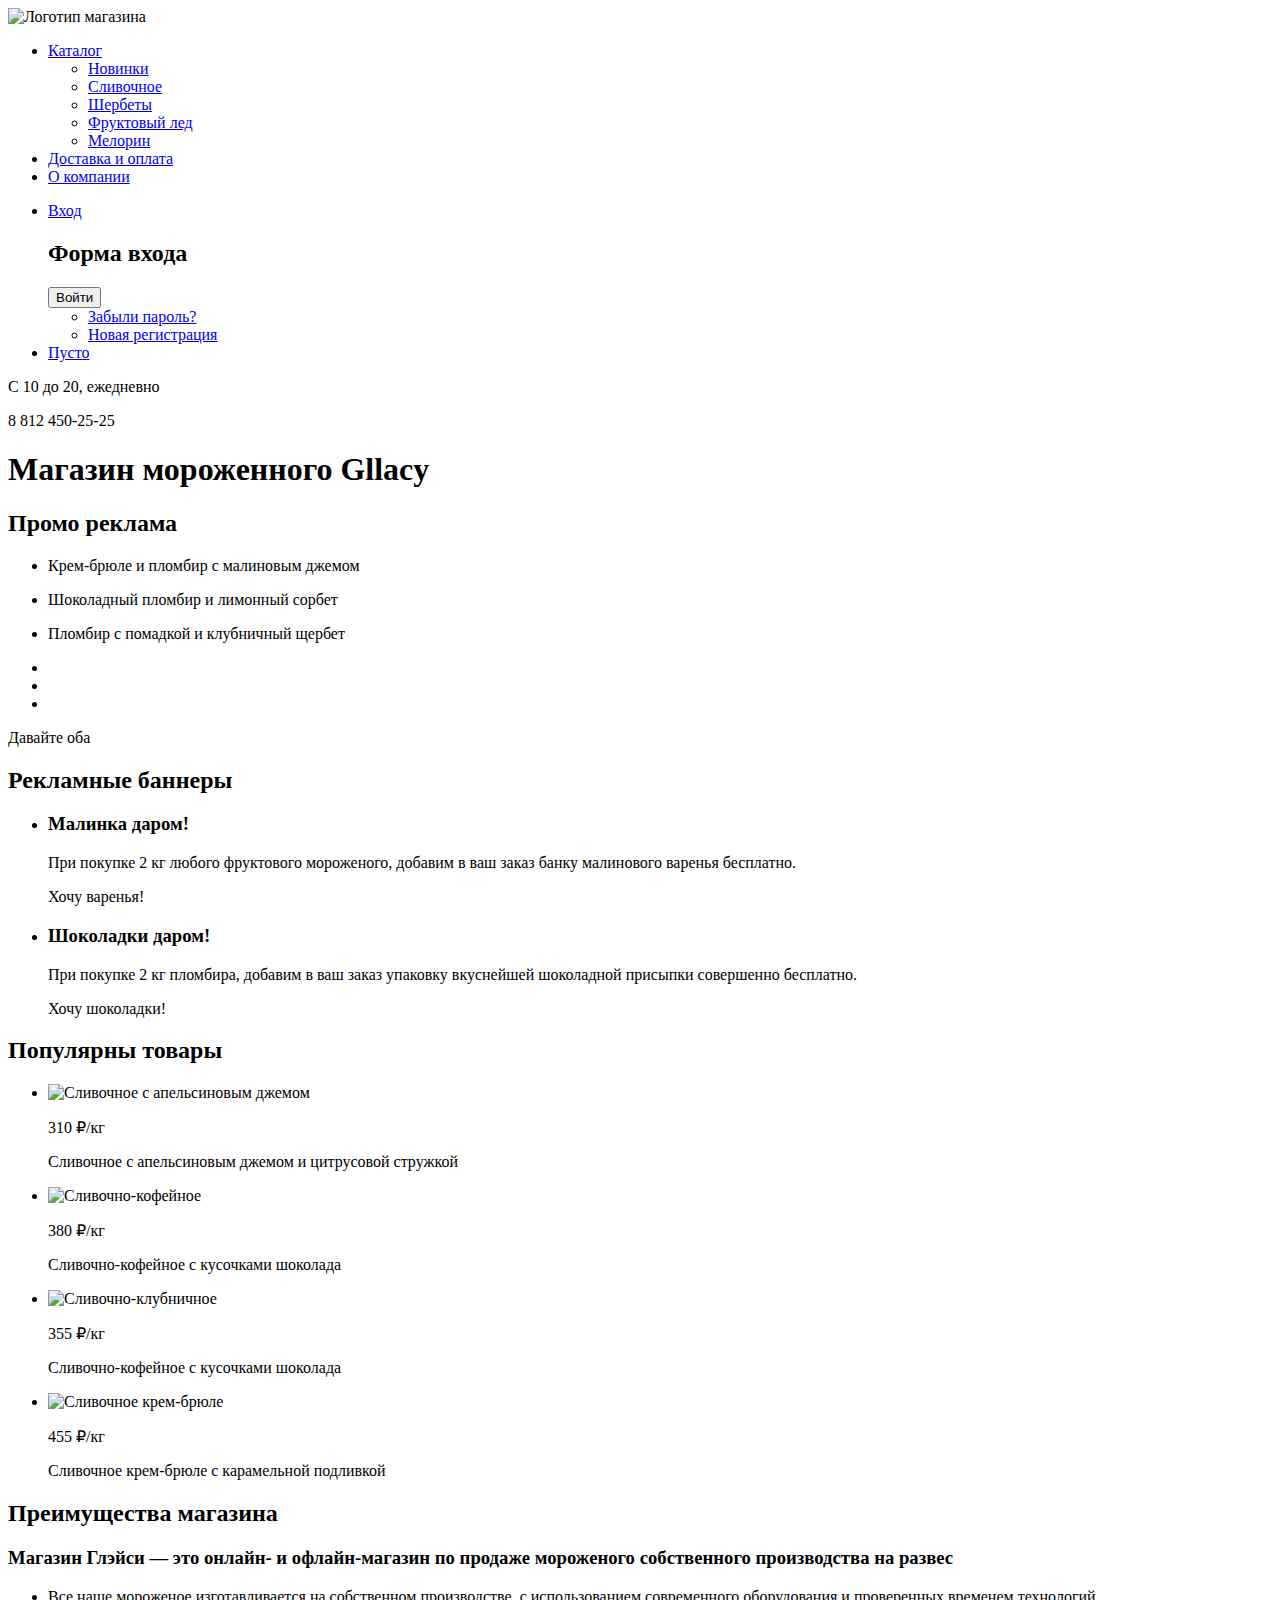
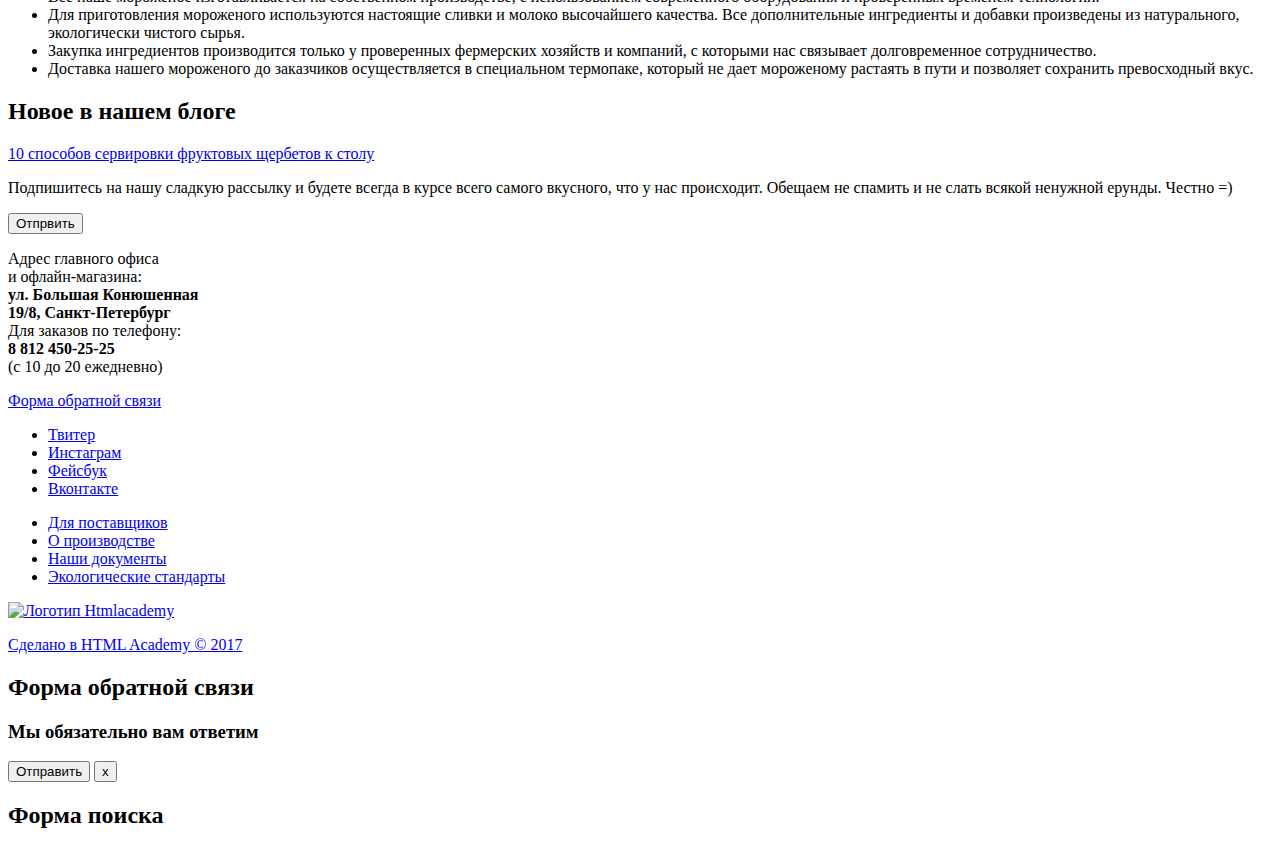
==== index.html @ 448291e4 "Правка ошибок" ====
<!DOCTYPE html>
<html lang="ru">
<head>
  <meta charset="UTF-8">
  <title>Gllacy shop</title>
  <link rel="stylesheet" href="css/normalize.css">
  <link rel="stylesheet" href="css/style.css">
</head>
<body>
  <header class="page-header">
    <a class="page-header-logo">
      <img src="http://placehold.it/150x100" alt="Логотип магазина" width="150" height="100">
    </a>
    <nav class="navigation">
      <ul class="site-navigation">
        <li class="site-navigation-item">
          <a href="#">Каталог</a>
          <ul class="hover-menu">
            <li class="hover-menu-item">
              <a href="#">
                Новинки
              </a>
            </li>
            <li class="hover-menu-item">
              <a href="catalog.html">
                Сливочное
              </a>
            </li>
            <li class="hover-menu-item">
              <a href="#">
                Шербеты
              </a>
            </li>
            <li class="hover-menu-item">
              <a href="#">
                Фруктовый лед
              </a>
            </li>
            <li class="hover-menu-item">
              <a href="#">
                Мелорин
              </a>
            </li>
          </ul>
        </li>
        <li class="site-navigation-item">
          <a href="#">Доставка и оплата</a>
        </li>
        <li class="site-navigation-item">
          <a href="#">О компании</a>
        </li>
      </ul>
      <ul class="user-navigation">
        <li class="user-navigation-item">
          <a href="#">Вход</a>
          <section class="login-form">
            <h2 class="visually-hidden">Форма входа</h2>
            <!--Форма-->
            <button class="btn">Войти</button>
            <ul class="login-form-list">
              <li class="login-form-item">
                <a href="#">Забыли пароль?</a>
              </li>
              <li class="login-form-item">
                <a href="#">Новая регистрация</a>
              </li>
            </ul>
          </section>
        </li>
        <li class="user-navigation-item">
          <a href="#">Пусто</a>
        </li>
      </ul>
    </nav>
    <div class="contacts">
      <p class="work-time">С 10 до 20, ежедневно</p>
      <p class="phone">8 812 450-25-25</p>
    </div>
  </header>
  <main class="container">
    <h1 class="visually-hidden">Магазин мороженного Gllacy</h1>
    <section class="promo">
      <h2 class="visually-hidden">Промо реклама</h2>
      <ul class="slider">
        <li class="slider-item">
          <p class="promo-desc">
            Крем-брюле и пломбир с малиновым джемом
          </p>
        </li>
        <li class="slider-item">
          <p class="promo-desc">
            Шоколадный пломбир и лимонный сорбет
          </p>
        </li>
        <li class="slider-item">
          <p class="promo-desc">
            Пломбир с помадкой и клубничный щербет
          </p>
        </li>
      </ul>
      <ul class="control">
        <li class="control-item control-item-active">
          <a href="#"></a>
        </li>
        <li class="control-item">
          <a href="#"></a>
        </li>
        <li class="control-item">
          <a href="#"></a>
        </li>
      </ul>
      <a class="btn">Давайте оба</a>
    </section>
    <section class="banners">
      <h2 class="visually-hidden">Рекламные баннеры</h2>
      <ul class="banners-list">
        <li class="banners-item banners-malina">
          <h3 class="banners-title">Малинка даром!</h3>
          <p class="banners-desc">При покупке 2 кг любого фруктового мороженого, добавим в ваш заказ банку
            малинового варенья бесплатно.</p>
          <a class="btn">Хочу варенья!</a>
        </li>
        <li class="banners-item banners-shoko">
          <h3 class="banners-title">Шоколадки даром!</h3>
          <p class="banners-desc">При покупке 2 кг пломбира, добавим в ваш заказ упаковку вкуснейшей шоколадной
            присыпки совершенно бесплатно.</p>
          <a class="btn">Хочу шоколадки!</a>
        </li>
      </ul>
    </section>
    <section class="hits">
      <h2 class="visually-hidden">Популярны товары</h2>
      <ul class="hits-list">
        <li class="products-item">
          <img src="http://placehold.it/150x100" alt="Сливочное с апельсиновым джемом" width="150"
            height="100">
          <p class="products-price">
            <span class="price">310 ₽</span>/кг
          </p>
          <p class="products-desc">Сливочное с апельсиновым джемом и цитрусовой стружкой</p>
        </li>
        <li class="products-item">
          <img src="http://placehold.it/150x100" alt="Сливочно-кофейное" width="150" height="100">
          <p class="products-price">
            <span class="price">380 ₽</span>/кг
          </p>
          <p class="products-desc">Сливочно-кофейное с кусочками шоколада</p>
        </li>
        <li class="products-item">
          <img src="http://placehold.it/150x100" alt="Сливочно-клубничное" width="150" height="100">
          <p class="products-price">
            <span class="price">355 ₽</span>/кг
          </p>
          <p class="products-desc">Сливочно-кофейное с кусочками шоколада</p>
        </li>
        <li class="products-item">
          <img src="http://placehold.it/150x100" alt="Сливочное крем-брюле" width="150" height="100">
          <p class="products-price">
            <span class="price">455 ₽</span>/кг
          </p>
          <p class="products-desc">Сливочное крем-брюле с карамельной подливкой</p>
        </li>
      </ul>
    </section>
    <section class="features">
      <h2 class="visually-hidden">Преимущества магазина</h2>
      <h3 class="features-title">Магазин Глэйси — это онлайн- и офлайн-магазин по продаже мороженого собственного
        производства на развес
      </h3>
      <ul class="features-list">
        <li class="features-item ice-cream">
          Все наше мороженое изготавливается на собственном производстве, с использованием
          современного оборудования и проверенных временем технологий.
        </li>
        <li class="features-item eco">
          Для приготовления мороженого используются настоящие сливки и молоко высочайшего качества.
          Все дополнительные ингредиенты и добавки произведены из натурального,
          экологически чистого сырья.
        </li>
        <li class="features-item cow">
          Закупка ингредиентов производится только у проверенных фермерских хозяйств и компаний,
          с которыми нас связывает долговременное сотрудничество.
        </li>
        <li class="features-item thermometer">
          Доставка нашего мороженого до заказчиков осуществляется в специальном термопаке,
          который не дает мороженому растаять в пути и позволяет сохранить превосходный
          вкус.
        </li>
      </ul>
    </section>
    <article class="news-blog">
      <h2 class="news-blog-title">Новое в нашем блоге</h2>
      <a href="#" class="news-link">
        <p class="news-desc">10 способов сервировки фруктовых щербетов к столу</p>
      </a>
    </article>
    <section class="newsletter">
      <p class="newsletter-desc">
        Подпишитесь на нашу сладкую рассылку и будете всегда в курсе всего самого вкусного,
        что у нас происходит. Обещаем не спамить и не слать всякой ненужной ерунды.
        Честно =)
      </p>
      <!--Форма-->
      <button class="btn">Отпрвить</button>
    </section>
    <section class="map">
      <div class="feedback-form">
        <p class="address">
          Адрес главного офиса
          <br> и офлайн-магазина:
          <br>
          <b>ул. Большая Конюшенная</b>
          <br>
          <b>19/8, Санкт-Петербург</b>
          <br> Для заказов по телефону:
          <br>
          <b>8 812 450-25-25</b>
          <br> (с 10 до 20 ежедневно)
        </p>
        <a href="#" class="btn">Форма обратной связи</a>
      </div>
    </section>
  </main>
  <footer class="page-footer">
    <ul class="social">
      <li class="social-item">
        <a href="#" class="social-link">Твитер</a>
      </li>
      <li class="social-item">
        <a href="#" class="social-link">Инстаграм</a>
      </li>
      <li class="social-item">
        <a href="#" class="social-link">Фейсбук</a>
      </li>
      <li class="social-item">
        <a href="#" class="social-link">Вконтакте</a>
      </li>
    </ul>
    <nav class="footer-nav">
      <ul class="footer-nav-list">
        <li class="footer-nav-item">
          <a href="#">Для поставщиков</a>
        </li>
        <li class="footer-nav-item">
          <a href="#">О производстве</a>
        </li>
        <li class="footer-nav-item">
          <a href="#">Наши документы</a>
        </li>
        <li class="footer-nav-item">
          <a href="#">Экологические стандарты</a>
        </li>
      </ul>
      <div class="copyright">
        <a href="https://htmlacademy.ru/intensive/htmlcss" class="copyright-logo">
          <img src="http://placehold.it/150x100" alt="Логотип Htmlacademy" width="150" height="100">
        </a>
        <p class="copyright-text">
          <a href="https://htmlacademy.ru/">Сделано в HTML Academy © 2017</a>
        </p>
      </div>
    </nav>
  </footer>
  <!--Ховеры-->
  <section class="feedback-form-modal">
    <h2 class="visually-hidden">Форма обратной связи</h2>
    <h3 class="modal-title">Мы обязательно вам ответим</h3>
    <!--Форма-->
    <button class="btn">Отправить</button>
    <button class="modal-close">x</button>
  </section>
  <section class="search-form">
    <h2 class="visually-hidden">Форма поиска</h2>
    <!--Форма-->
  </section>
</body>
</html>
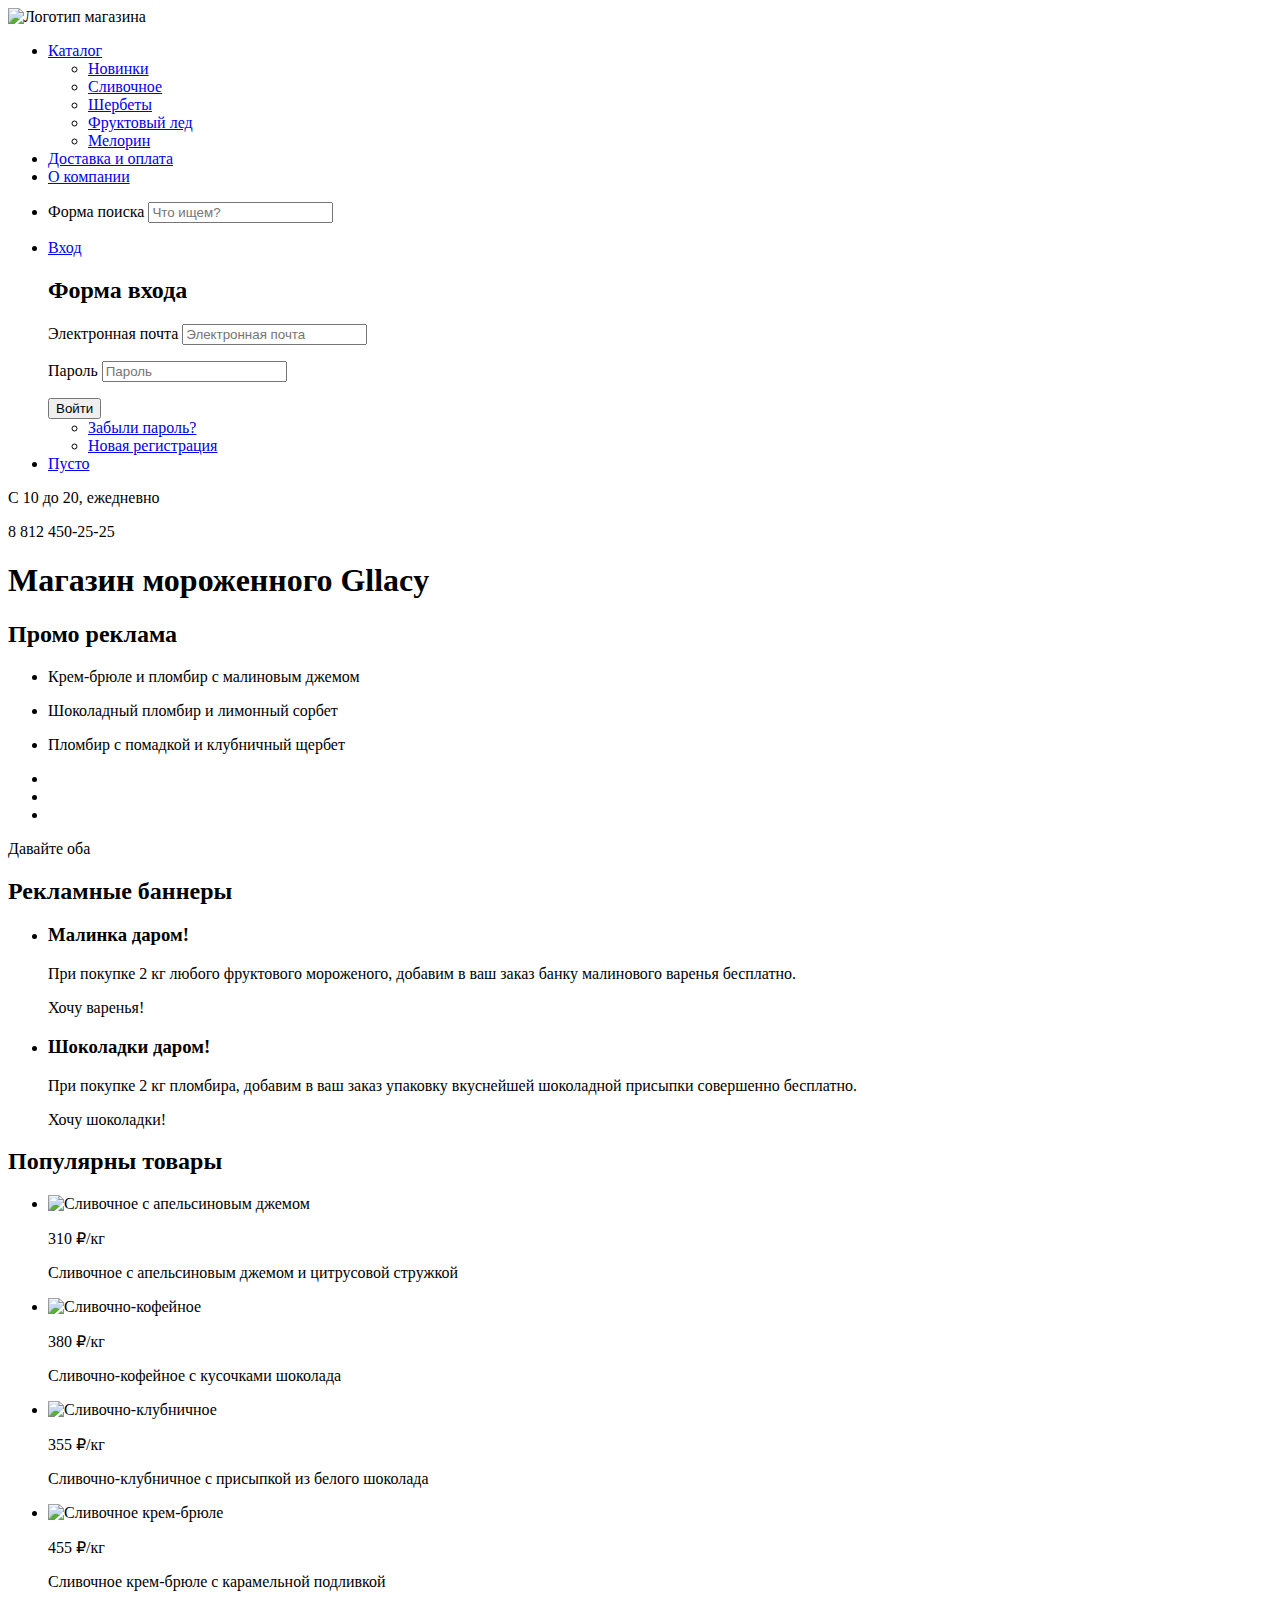
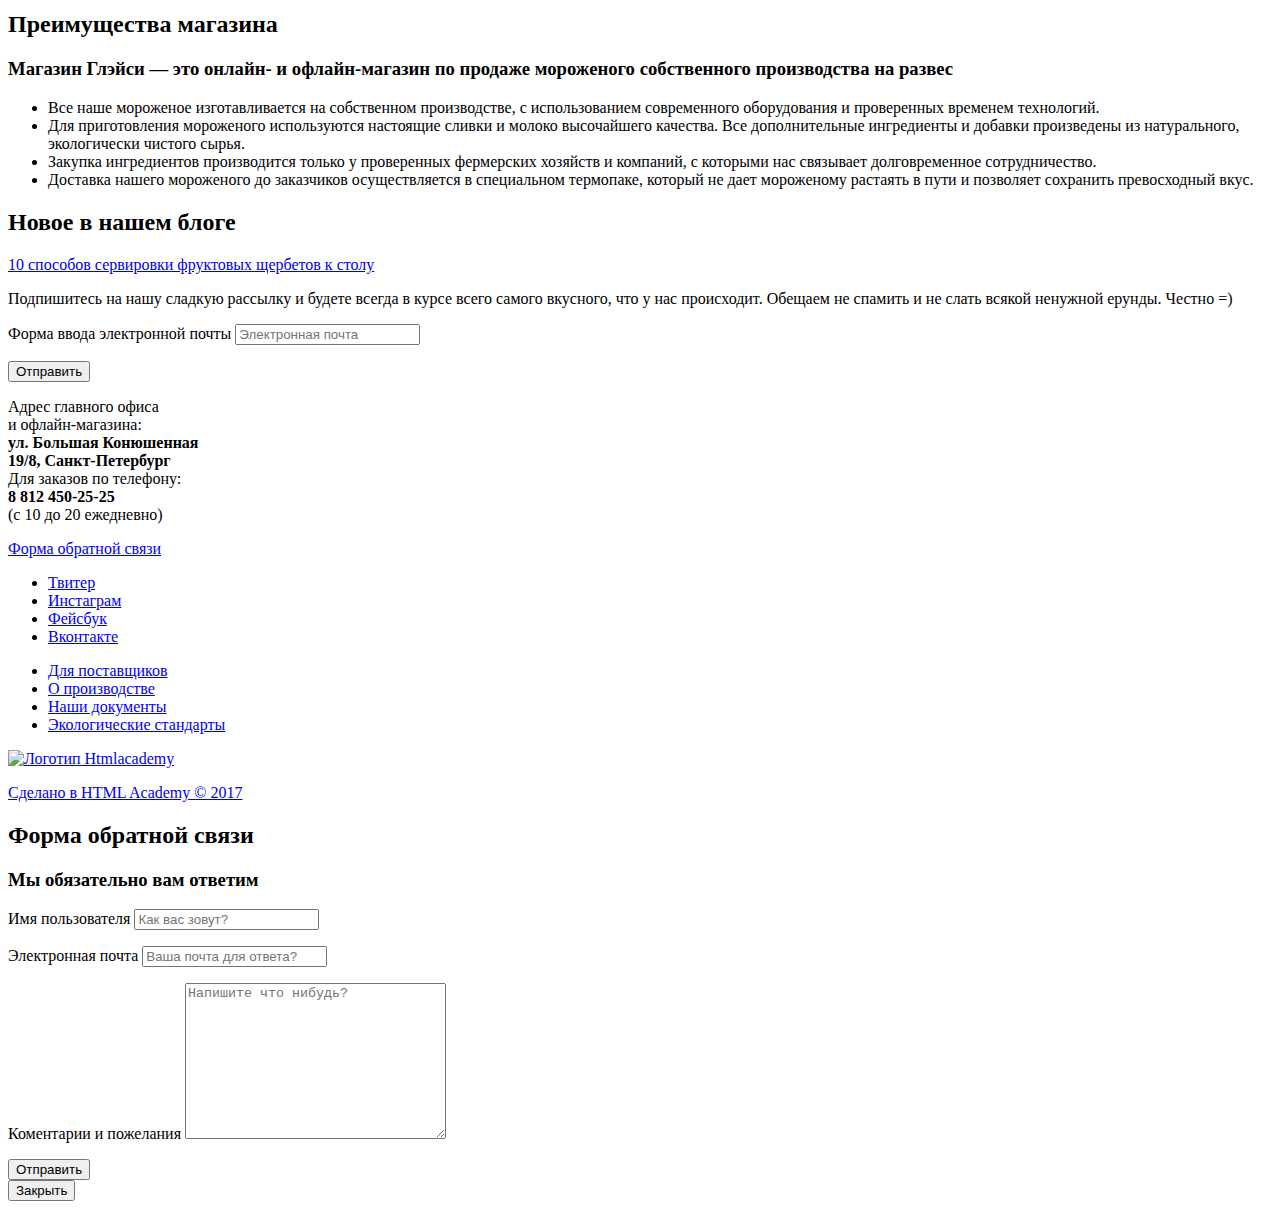
==== commit 38cad822: "Разметка форм" ====
--- a/index.html
+++ b/index.html
@@ -9,7 +9,7 @@
 <body>
   <header class="page-header">
     <a class="page-header-logo">
-      <img src="http://placehold.it/150x100" alt="Логотип магазина" width="150" height="100">
+      <img src="img/svg-gllacy/logo.svg" alt="Логотип магазина" width="154" height="64">
     </a>
     <nav class="navigation">
       <ul class="site-navigation">
@@ -52,11 +52,28 @@
       </ul>
       <ul class="user-navigation">
         <li class="user-navigation-item">
+          <form class="search-form" action="https://echo.htmlacademy.ru" method="post">
+            <p class="search-form-item">
+              <label class="visually-hidden" for="header-search">Форма поиска</label>
+              <input class="search-input" type="search" placeholder="Что ищем?" name="search" id="header-search">
+            </p> 
+          </form>
+        </li>
+        <li class="user-navigation-item">
           <a href="#">Вход</a>
           <section class="login-form">
             <h2 class="visually-hidden">Форма входа</h2>
-            <!--Форма-->
-            <button class="btn">Войти</button>
+            <form class="user-login-form" action="https://echo.htmlacademy.ru" method="post">
+              <p class="login-form-item">
+                <label class="visually-hidden" for="user-email">Электронная почта</label>
+                <input class="form-input" type="email" placeholder="Электронная почта" name="email" id="user-email">
+              </p>
+              <p class="login-form-item">
+                <label class="visually-hidden" for="user-password">Пароль</label>
+                <input class="form-input" type="password" placeholder="Пароль" name="password" id="user-password">
+              </p>
+              <button type="submit" class="btn">Войти</button>
+            </form>
             <ul class="login-form-list">
               <li class="login-form-item">
                 <a href="#">Забыли пароль?</a>
@@ -114,13 +131,13 @@
     <section class="banners">
       <h2 class="visually-hidden">Рекламные баннеры</h2>
       <ul class="banners-list">
-        <li class="banners-item banners-malina">
+        <li class="banners-item banners-raspberry">
           <h3 class="banners-title">Малинка даром!</h3>
           <p class="banners-desc">При покупке 2 кг любого фруктового мороженого, добавим в ваш заказ банку
             малинового варенья бесплатно.</p>
           <a class="btn">Хочу варенья!</a>
         </li>
-        <li class="banners-item banners-shoko">
+        <li class="banners-item banners-chocolate">
           <h3 class="banners-title">Шоколадки даром!</h3>
           <p class="banners-desc">При покупке 2 кг пломбира, добавим в ваш заказ упаковку вкуснейшей шоколадной
             присыпки совершенно бесплатно.</p>
@@ -132,29 +149,29 @@
       <h2 class="visually-hidden">Популярны товары</h2>
       <ul class="hits-list">
         <li class="products-item">
-          <img src="http://placehold.it/150x100" alt="Сливочное с апельсиновым джемом" width="150"
-            height="100">
+          <img src="img/creamy-with-orange-jam.jpg" alt="Сливочное с апельсиновым джемом" width="267"
+            height="267">
           <p class="products-price">
             <span class="price">310 ₽</span>/кг
           </p>
           <p class="products-desc">Сливочное с апельсиновым джемом и цитрусовой стружкой</p>
         </li>
         <li class="products-item">
-          <img src="http://placehold.it/150x100" alt="Сливочно-кофейное" width="150" height="100">
+          <img src="img/creamy-coffee.jpg" alt="Сливочно-кофейное" width="267" height="267">
           <p class="products-price">
             <span class="price">380 ₽</span>/кг
           </p>
           <p class="products-desc">Сливочно-кофейное с кусочками шоколада</p>
         </li>
         <li class="products-item">
-          <img src="http://placehold.it/150x100" alt="Сливочно-клубничное" width="150" height="100">
+          <img src="img/creamy-strawberry.jpg" alt="Сливочно-клубничное" width="267" height="267">
           <p class="products-price">
             <span class="price">355 ₽</span>/кг
           </p>
-          <p class="products-desc">Сливочно-кофейное с кусочками шоколада</p>
+          <p class="products-desc">Сливочно-клубничное с присыпкой из белого шоколада</p>
         </li>
         <li class="products-item">
-          <img src="http://placehold.it/150x100" alt="Сливочное крем-брюле" width="150" height="100">
+          <img src="img/creamy-creme-brulee.jpg" alt="Сливочное крем-брюле" width="267" height="267">
           <p class="products-price">
             <span class="price">455 ₽</span>/кг
           </p>
@@ -200,8 +217,13 @@
         что у нас происходит. Обещаем не спамить и не слать всякой ненужной ерунды.
         Честно =)
       </p>
-      <!--Форма-->
-      <button class="btn">Отпрвить</button>
+      <form action="https://echo.htmlacademy.ru" method="post" class="newsletter-form">
+        <p>
+          <label for="newsletter-email" class="visually-hidden">Форма ввода электронной почты</label>
+          <input type="email" name="email" id="newsletter-email" placeholder="Электронная почта">
+        </p>
+        <button type="submit" class="btn">Отправить</button>
+      </form>
     </section>
     <section class="map">
       <div class="feedback-form">
@@ -253,7 +275,7 @@
       </ul>
       <div class="copyright">
         <a href="https://htmlacademy.ru/intensive/htmlcss" class="copyright-logo">
-          <img src="http://placehold.it/150x100" alt="Логотип Htmlacademy" width="150" height="100">
+          <img src="/img/svg-gllacy/logo-htmlacademy.svg" alt="Логотип Htmlacademy" width="108" height="39">
         </a>
         <p class="copyright-text">
           <a href="https://htmlacademy.ru/">Сделано в HTML Academy © 2017</a>
@@ -265,13 +287,22 @@
   <section class="feedback-form-modal">
     <h2 class="visually-hidden">Форма обратной связи</h2>
     <h3 class="modal-title">Мы обязательно вам ответим</h3>
-    <!--Форма-->
-    <button class="btn">Отправить</button>
-    <button class="modal-close">x</button>
-  </section>
-  <section class="search-form">
-    <h2 class="visually-hidden">Форма поиска</h2>
-    <!--Форма-->
+    <form class="feedback-form" action="https://echo.htmlacademy.ru" method="post">
+      <p class="feedback-form-item">
+        <label for="user-name" class="visually-hidden">Имя пользователя</label>
+        <input type="text" class="feedback-input" name="name" id="user-name" placeholder="Как вас зовут?">
+      </p>
+      <p class="feedback-form-item">
+        <label for="feedback-form-email" class="visually-hidden">Электронная почта</label>
+        <input type="email" class="feedback-input" name="email" id="feedback-form-email" placeholder="Ваша почта для ответа?">
+      </p>
+      <p class="feedback-form-item">
+        <label for="feedback-form-text" class="visually-hidden">Коментарии и пожелания</label>
+        <textarea name="text" id="feedback-form-text" cols="30" rows="10" placeholder="Напишите что нибудь?"></textarea>
+      </p>
+      <button class="btn" type="submit">Отправить</button>
+    </form>
+    <button type="button" class="modal-close">Закрыть</button>
   </section>
 </body>
 </html>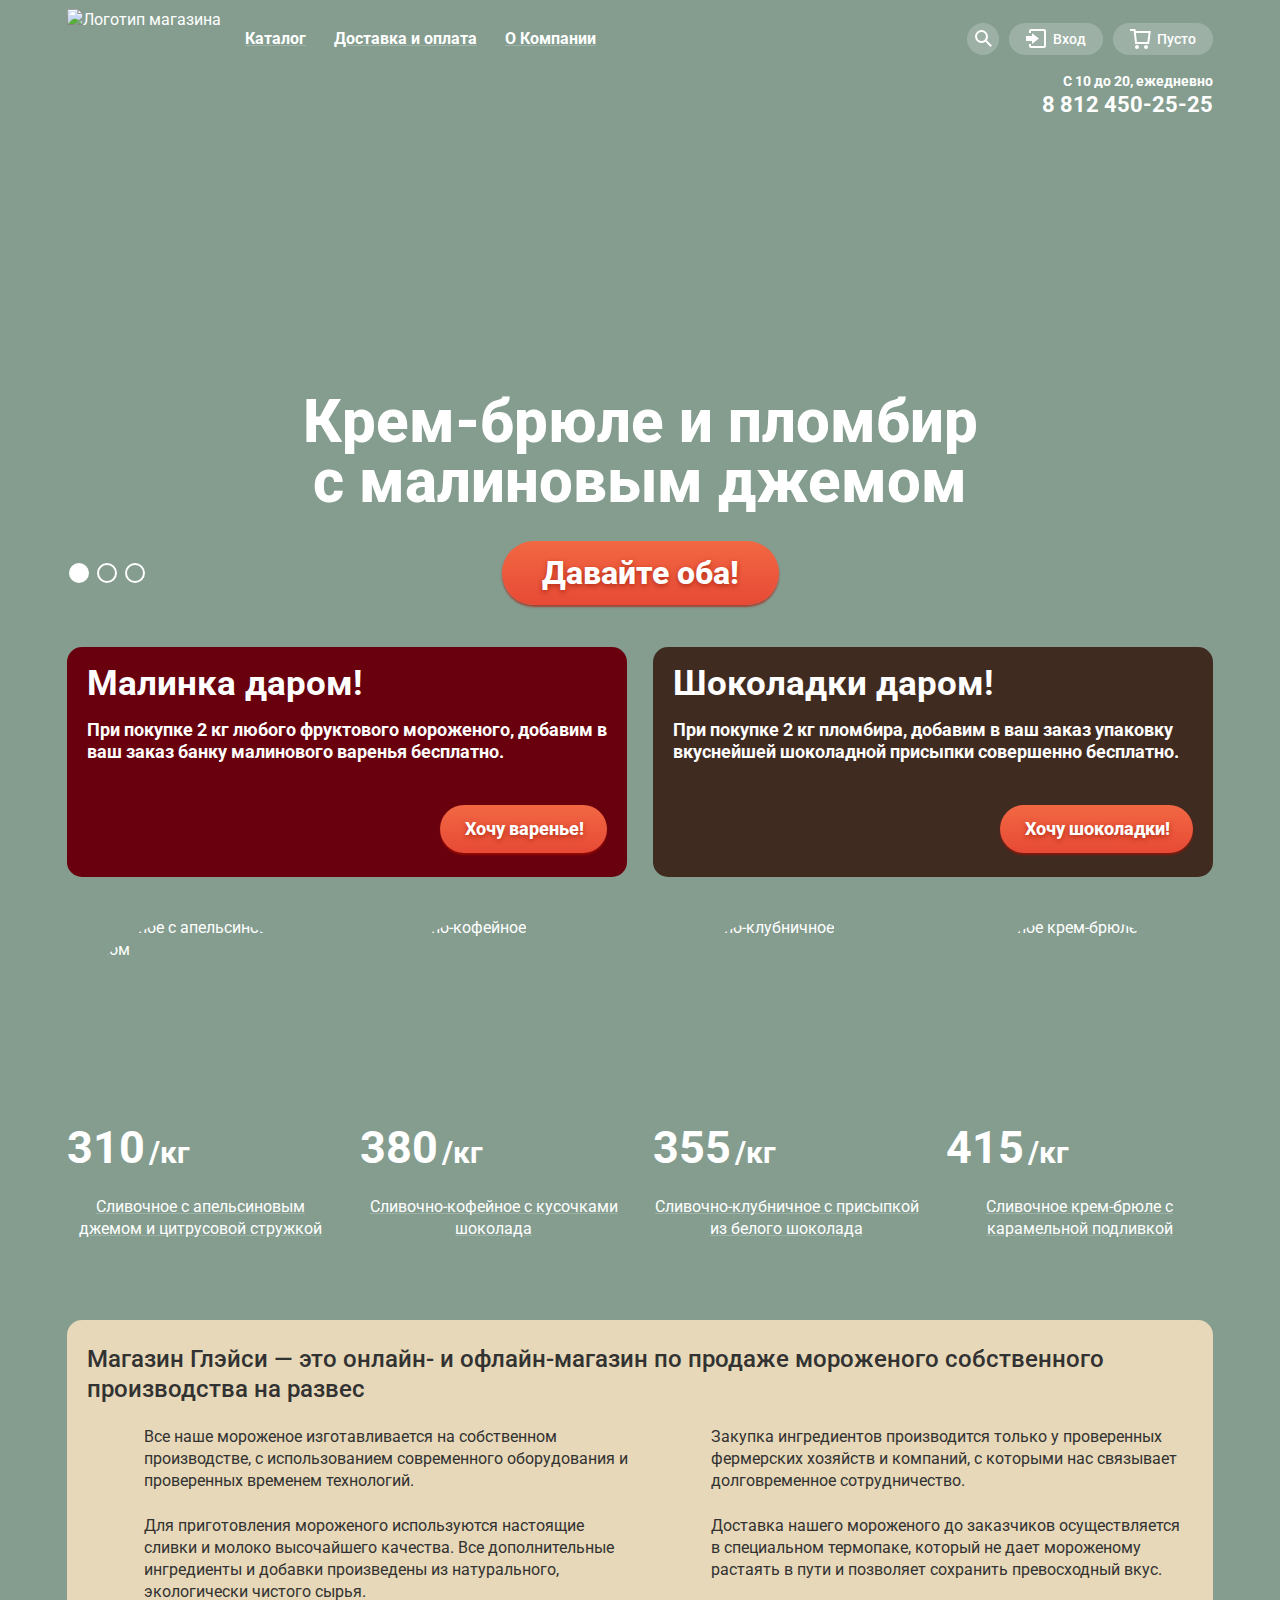
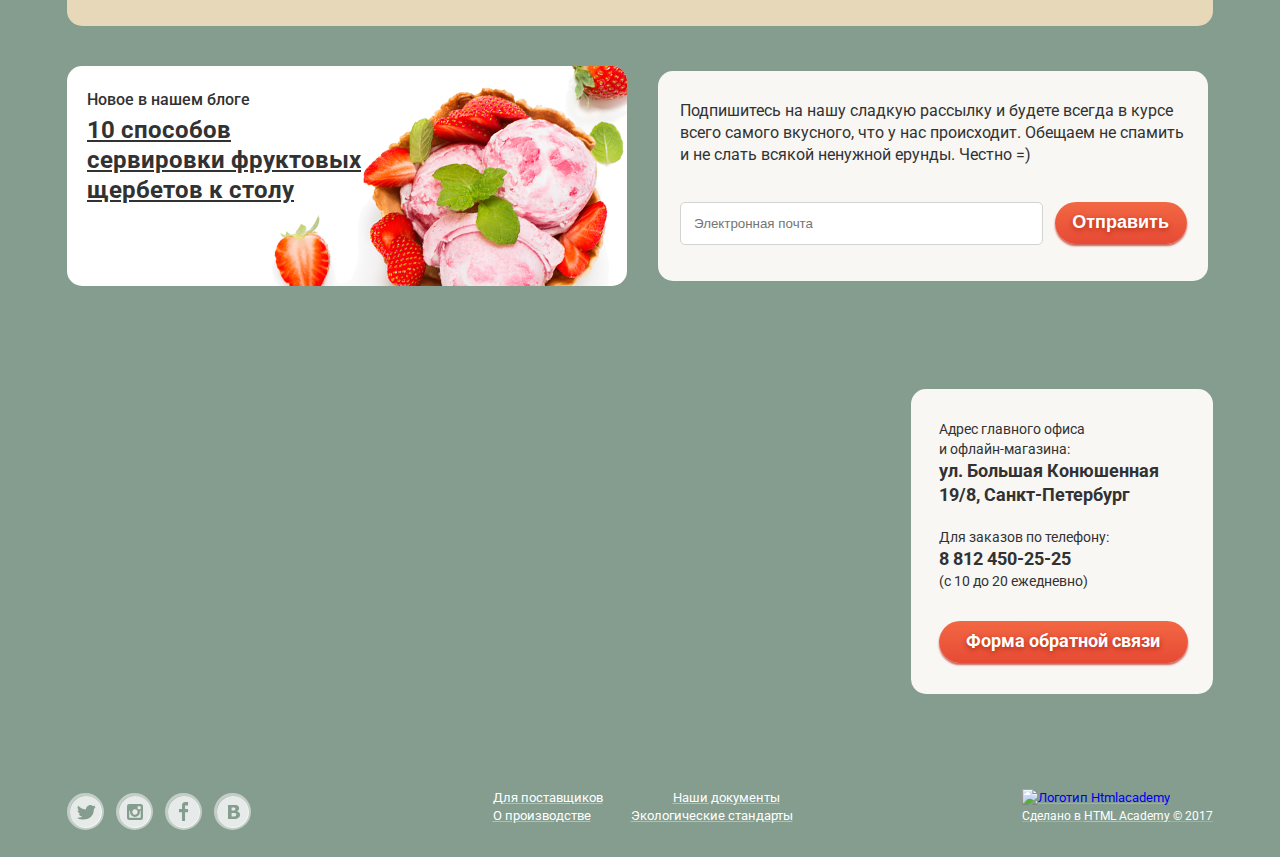
==== commit 3961eda9: "Декоративные элементы проекта" ====
--- a/index.html
+++ b/index.html
@@ -3,290 +3,345 @@
 <head>
   <meta charset="UTF-8">
   <title>Gllacy shop</title>
+  <link href="https://fonts.googleapis.com/css?family=Roboto:400,500,700" rel="stylesheet">
   <link rel="stylesheet" href="css/normalize.css">
   <link rel="stylesheet" href="css/style.css">
 </head>
 <body>
-  <header class="page-header">
-    <a class="page-header-logo">
-      <img src="img/svg-gllacy/logo.svg" alt="Логотип магазина" width="154" height="64">
-    </a>
-    <nav class="navigation">
-      <ul class="site-navigation">
-        <li class="site-navigation-item">
-          <a href="#">Каталог</a>
-          <ul class="hover-menu">
-            <li class="hover-menu-item">
-              <a href="#">
-                Новинки
+  <input class="visually-hidden" type="radio" id="product-1" name="toggle" checked>
+  <input class="visually-hidden" type="radio" id="product-2" name="toggle">
+  <input class="visually-hidden" type="radio" id="product-3" name="toggle">
+  <div class="site-wrapper">
+    <header class="page-header">
+      <div class="wrapper header-container">
+        <a class="page-header-logo">
+          <img src="img/svg-gllacy/logo.svg" alt="Логотип магазина" width="154" height="64">
+        </a>
+        <nav class="navigation">
+          <ul class="site-navigation">
+            <li class="site-navigation-item">
+              <a href="#" class="site-navigation-link site-navigation-link-active">Каталог</a>
+              <ul class="hover-menu">
+                <li class="hover-menu-item">
+                  <a href="#" class="hover-menu-link hover-menu-bold">
+                    Новинки
+                  </a>
+                </li>
+                <li class="hover-menu-item">
+                  <a href="catalog.html" class="hover-menu-link">
+                    Сливочное
+                  </a>
+                </li>
+                <li class="hover-menu-item">
+                  <a href="#" class="hover-menu-link">
+                    Шербеты
+                  </a>
+                </li>
+                <li class="hover-menu-item">
+                  <a href="#" class="hover-menu-link">
+                    Фруктовый лед
+                  </a>
+                </li>
+                <li class="hover-menu-item">
+                  <a href="#" class="hover-menu-link">
+                    Мелорин
+                  </a>
+                </li>
+              </ul>
+            </li>
+            <li class="site-navigation-item">
+              <a href="#" class="site-navigation-link">Доставка и оплата</a>
+            </li>
+            <li class="site-navigation-item">
+              <a href="#" class="site-navigation-link">О Компании</a>
+            </li>
+          </ul>
+        </nav>
+        <section class="login-section">
+          <ul class="user-navigation">
+            <li class="user-navigation-item">
+              <a href="#" class="user-navigation-item-link user-navigation-item-search">
+                <svg xmlns="http://www.w3.org/2000/svg" xmlns:xlink="http://www.w3.org/1999/xlink" width="17" height="17" viewBox="0 0 17 17">
+                  <path fill="#fff" d="M16.958 15.527L11.75 10.32A6.455 6.455 0 0
+                    0 13 6.5 6.5 6.5 0 1 0 6.5 13a6.465 6.465 0 0 0 3.839-1.263l5.205 5.204 1.414-1.414zM6.5 11C4.019 11 2 8.981 2 6.5S4.019 2 6.5 2 11 4.019 11 6.5 8.981 11 6.5 11z"/>
+                </svg>
               </a>
-            </li>
-            <li class="hover-menu-item">
-              <a href="catalog.html">
-                Сливочное
+              <form class="search-form" action="https://echo.htmlacademy.ru" method="post">
+                <p class="search-form-item">
+                  <label class="visually-hidden" for="header-search">Форма поиска</label>
+                  <input class="search-input" type="search" placeholder="Что ищем?" name="search" id="header-search">
+                </p>
+              </form>
+            </li>
+            <li class="user-navigation-item user-navigation-item-hover">
+              <a href="#" class="user-navigation-item-link">
+                <svg class="user-navigation-item-icon" xmlns="http://www.w3.org/2000/svg" xmlns:xlink="http://www.w3.org/1999/xlink" width="21" height="19" viewBox="0 0 21 19"><g fill="#000">
+                  <path fill="#fff" d="M6 14.875L12.917 9.5 6 4.125v2.917H-.042v4.917H6z"/>
+                  <path fill="#fff" d="M18 0H5C3.9 0 3 .9 3 2v2h2V2h13v15H5v-2H3v2c0 1.1.9 2 2 2h13c1.1 0 2-.9 2-2V2c0-1.1-.9-2-2-2z"/></g>
+                </svg>
+                Вход
               </a>
-            </li>
-            <li class="hover-menu-item">
-              <a href="#">
-                Шербеты
+              <section class="login-form">
+                <h2 class="visually-hidden">Форма входа</h2>
+                <form class="user-login-form" action="https://echo.htmlacademy.ru" method="post">
+                  <p class="login-form-item">
+                    <label class="visually-hidden" for="user-email">Электронная почта</label>
+                    <input class="form-input" type="email" placeholder="Электронная почта" name="email" id="user-email">
+                  </p>
+                  <p class="login-form-item">
+                    <label class="visually-hidden" for="user-password">Пароль</label>
+                    <input class="form-input" type="password" placeholder="Пароль" name="password" id="user-password">
+                  </p>
+                  <div class="login-form-container">
+                    <button type="submit" class="btn login-form-btn">Войти</button>
+                    <ul class="login-form-list">
+                      <li>
+                        <a href="#">Забыли пароль?</a>
+                      </li>
+                      <li>
+                        <a href="#">Новая регистрация</a>
+                      </li>
+                    </ul>
+                  </div>
+                </form>
+              </section>
+            </li>
+            <li class="user-navigation-item">
+              <a href="#" class="user-navigation-item-link">
+                <svg class ="user-navigation-item-icon" xmlns="http://www.w3.org/2000/svg" width="21" height="20" viewBox="0 0 21 20">
+                  <g fill="#fff"><path d="M5.657 2.031L5.422 0H0v2h3.64l1.5 13h13.988l1.699-12.969H5.657zM17.372 13H6.922L5.888 4.031h12.66L17.372 13z"/>
+                  <circle cx="6.984" cy="18" r="2"/><circle cx="15.984" cy="18" r="2"/></g>
+                </svg>
+                Пусто
               </a>
             </li>
-            <li class="hover-menu-item">
-              <a href="#">
-                Фруктовый лед
-              </a>
-            </li>
-            <li class="hover-menu-item">
-              <a href="#">
-                Мелорин
-              </a>
-            </li>
           </ul>
-        </li>
-        <li class="site-navigation-item">
-          <a href="#">Доставка и оплата</a>
-        </li>
-        <li class="site-navigation-item">
-          <a href="#">О компании</a>
-        </li>
-      </ul>
-      <ul class="user-navigation">
-        <li class="user-navigation-item">
-          <form class="search-form" action="https://echo.htmlacademy.ru" method="post">
-            <p class="search-form-item">
-              <label class="visually-hidden" for="header-search">Форма поиска</label>
-              <input class="search-input" type="search" placeholder="Что ищем?" name="search" id="header-search">
-            </p> 
-          </form>
-        </li>
-        <li class="user-navigation-item">
-          <a href="#">Вход</a>
-          <section class="login-form">
-            <h2 class="visually-hidden">Форма входа</h2>
-            <form class="user-login-form" action="https://echo.htmlacademy.ru" method="post">
-              <p class="login-form-item">
-                <label class="visually-hidden" for="user-email">Электронная почта</label>
-                <input class="form-input" type="email" placeholder="Электронная почта" name="email" id="user-email">
+          <div class="contacts">
+            <p class="work-time">С 10 до 20, ежедневно</p>
+            <p class="phone">8 812 450-25-25</p>
+          </div>
+        </section>
+      </div>
+    </header>
+    <main class="main-content">
+      <h1 class="visually-hidden">Магазин мороженного Gllacy</h1>
+      <section class="slider wrapper">
+        <h2 class="visually-hidden">Промо реклама</h2>
+        <div class="slider-controls">
+          <label for="product-1">Первый</label>
+          <label for="product-2">Второй</label>
+          <label for="product-3">Третий</label>
+        </div>
+        <ul class="slider-list">
+          <li class="slider-item slide" id="slide1">
+            <h3 class="slide-title">
+              Крем-брюле и пломбир с малиновым джемом
+            </h3>
+            <a class="btn slide-button" href="#">Давайте оба!</a>
+          </li>
+          <li class="slider-item slide" id="slide2">
+            <h3 class="slide-title">
+              Шоколадный пломбир и лимонный сорбет
+            </h3>
+            <a class="btn slide-button" href="#">Давайте оба!</a>
+          </li>
+          <li class="slider-item slide" id="slide3">
+            <h3 class="slide-title">
+              Пломбир с помадкой и клубничный щербет
+            </h3>
+            <a class="btn slide-button" href="#">Давайте оба!</a>
+          </li>
+        </ul>
+      </section>
+      <section class="banners wrapper">
+        <h2 class="visually-hidden">Рекламные баннеры</h2>
+        <ul class="banners-list">
+          <li class="banners-item banners-raspberry">
+            <h3 class="banners-title">Малинка даром!</h3>
+            <p class="banners-desc">При покупке 2 кг любого фруктового мороженого, добавим в ваш заказ банку
+              малинового варенья бесплатно.</p>
+            <a class="btn banners-btn" href="#">Хочу вареньe!</a>
+          </li>
+          <li class="banners-item banners-chocolate">
+            <h3 class="banners-title">Шоколадки даром!</h3>
+            <p class="banners-desc">При покупке 2 кг пломбира, добавим в ваш заказ упаковку вкуснейшей шоколадной
+              присыпки совершенно бесплатно.</p>
+            <a class="btn banners-btn" href="#">Хочу шоколадки!</a>
+          </li>
+        </ul>
+      </section>
+      <section class="hits wrapper">
+        <h2 class="visually-hidden">Популярны товары</h2>
+        <ul class="hits-list">
+          <li class="products-item">
+            <div class="products-item-container">
+              <img src="img/creamy-with-orange-jam.jpg" alt="Сливочное с апельсиновым джемом" width="267"
+              height="267">
+            </div>
+            <p class="products-price">
+              <span class="price">310</span>/кг
+            </p>
+            <p class="products-desc">Сливочное с апельсиновым джемом и цитрусовой стружкой</p>
+            <a href="#" class="btn products-btn">Бысрый просмотр</a>
+          </li>
+          <li class="products-item">
+            <div class="products-item-container">
+              <img src="img/creamy-coffee.jpg" alt="Сливочно-кофейное" width="267" height="267">
+            </div>
+            <p class="products-price">
+              <span class="price">380</span>/кг
+            </p>
+            <p class="products-desc">Сливочно-кофейное с кусочками шоколада</p>
+            <a href="#" class="btn products-btn">Бысрый просмотр</a>
+          </li>
+          <li class="products-item">
+            <div class="products-item-container">
+              <img src="img/creamy-strawberry.jpg" alt="Сливочно-клубничное" width="267" height="267">
+            </div>
+            <p class="products-price">
+              <span class="price">355</span>/кг
+            </p>
+            <p class="products-desc">Сливочно-клубничное с присыпкой из белого шоколада</p>
+            <a href="#" class="btn products-btn">Бысрый просмотр</a>
+          </li>
+          <li class="products-item">
+            <div class="products-item-container">
+              <img src="img/creamy-creme-brulee.jpg" alt="Сливочное крем-брюле" width="267" height="267">
+            </div>
+            <p class="products-price">
+              <span class="price">415</span>/кг
+            </p>
+            <p class="products-desc">Сливочное крем-брюле с карамельной подливкой</p>
+            <a href="#" class="btn products-btn">Бысрый просмотр</a>
+          </li>
+        </ul>
+      </section>
+      <section class="features wrapper">
+        <div class="features-wrapper">
+          <h2 class="visually-hidden">Преимущества магазина</h2>
+          <h3 class="features-title">Магазин Глэйси — это онлайн- и офлайн-магазин по продаже мороженого собственного
+            производства на развес
+          </h3>
+          <ul class="features-list">
+            <li class="features-item ice-cream">
+              Все наше мороженое изготавливается на собственном производстве, с использованием
+              современного оборудования и проверенных временем технологий.
+            </li>
+            <li class="features-item cow">
+              Закупка ингредиентов  производится только у проверенных фермерских хозяйств и компаний, с которыми
+              нас связывает долговременное сотрудничество.
+            </li>
+            <li class="features-item eco">
+              Для приготовления мороженого используются настоящие сливки и
+              молоко высочайшего качества. Все дополнительные ингредиенты и
+              добавки произведены из натурального, экологически чистого сырья.
+            </li>
+            <li class="features-item thermometer">
+              Доставка нашего мороженого до заказчиков осуществляется в специальном термопаке,
+              который не дает мороженому растаять в пути и позволяет сохранить превосходный
+              вкус.
+            </li>
+          </ul>
+        </div>
+      </section>
+      <div class="news-blog-content news-blog-container wrapper">
+        <article class="news-blog">
+          <h2 class="news-blog-title">Новое в нашем блоге</h2>
+          <a href="#" class="news-link">
+            <p class="news-desc">10 способов сервировки фруктовых щербетов к столу</p>
+          </a>
+        </article>
+        <section class="newsletter">
+          <div class="newsletter-wrapper">
+            <p class="newsletter-desc">
+              Подпишитесь на нашу сладкую рассылку и будете всегда в курсе всего самого вкусного,
+              что у нас происходит. Обещаем не спамить и не слать всякой ненужной ерунды.
+              Честно =)
+            </p>
+            <form action="https://echo.htmlacademy.ru" method="post" class="newsletter-form">
+              <p class="newsletter-container">
+                <label for="newsletter-email" class="visually-hidden">Форма ввода электронной почты</label>
+                <input type="email" name="email" id="newsletter-email" placeholder="Электронная почта" class="newsletter-input">
               </p>
-              <p class="login-form-item">
-                <label class="visually-hidden" for="user-password">Пароль</label>
-                <input class="form-input" type="password" placeholder="Пароль" name="password" id="user-password">
-              </p>
-              <button type="submit" class="btn">Войти</button>
+              <button type="submit" class="btn newsletter-btn">Отправить</button>
             </form>
-            <ul class="login-form-list">
-              <li class="login-form-item">
-                <a href="#">Забыли пароль?</a>
-              </li>
-              <li class="login-form-item">
-                <a href="#">Новая регистрация</a>
-              </li>
-            </ul>
-          </section>
-        </li>
-        <li class="user-navigation-item">
-          <a href="#">Пусто</a>
-        </li>
-      </ul>
-    </nav>
-    <div class="contacts">
-      <p class="work-time">С 10 до 20, ежедневно</p>
-      <p class="phone">8 812 450-25-25</p>
-    </div>
-  </header>
-  <main class="container">
-    <h1 class="visually-hidden">Магазин мороженного Gllacy</h1>
-    <section class="promo">
-      <h2 class="visually-hidden">Промо реклама</h2>
-      <ul class="slider">
-        <li class="slider-item">
-          <p class="promo-desc">
-            Крем-брюле и пломбир с малиновым джемом
+          </div>
+        </section>
+      </div>
+      <section class="map">
+        <div class="wrapper map-wrapper">
+          <div class="feedback-form">
+              <p class="address">Адрес главного офиса</p>
+              <p class="address">и офлайн-магазина:</p>
+              <p class="address"><b>ул. Большая Конюшенная</b></p>
+              <p class="address"><b>19/8, Санкт-Петербург</b></p><br>
+              <p class="address">Для заказов по телефону:</p>
+              <p class="address"><b>8 812 450-25-25</b></p>
+              <p class="address">(с 10 до 20 ежедневно)</p>
+            <a href="#" class="btn feedback-form-btn">Форма обратной связи</a>
+          </div>
+        </div>
+      </section>
+    </main>
+    <footer class="page-footer">
+      <div class="wrapper footer-container">
+        <ul class="social">
+          <li class="social-item twitter">
+            <a href="#" class="social-link">
+              <span class="visually-hidden">Твитер</span>
+              <svg xmlns="http://www.w3.org/2000/svg" width="38" height="38" viewBox="0 0 38 38"><path fill="rgba(255, 255, 255, 0.8)" class="svg-icon" d="M16 0C7.164 0 0 7.164 0 16c0 8.837 7.164 16 16 16 8.837 0 16-7.163 16-16 0-8.836-7.163-16-16-16zm7.944 12.809c-.251 6.516-3.463 10.832-10.992 10.702h-.486c-.447 0-4.543-.443-5.344-1.823 2.479.19 4.247-.406 5.12-1.136-1.048-.289-2.923-.461-3.251-2.848.384.104.618.221 1.299.113-1.307-.824-2.758-1.519-2.679-3.643.311.317 1.164.518 1.46.457-.768-.233-2.149-3.244-.974-4.781 1.984 1.79 4.075 3.482 7.804 3.643.227-2.214 1.24-3.699 3.168-4.325 1.84-.479 3.255.26 3.901 1.138.737-.224 1.453-.466 2.193-.685-.004.833-.569 1.463-.935 1.709.747.165 1.423-.475 1.423-.475-.184.963-1.094 1.725-1.707 1.954z"/></svg>
+            </a>
+          </li>
+          <li class="social-item instagram">
+            <a href="#" class="social-link">
+              <span class="visually-hidden">Инстаграм</span>
+              <svg xmlns="http://www.w3.org/2000/svg" width="38" height="38" viewBox="0 0 38 38"><g fill="rgba(255, 255, 255, 0.8)" class="svg-icon"><path d="M20.916 16a4.938 4.938 0 1 1-9.877 0c0-.394.051-.773.138-1.14h-.897v6.838h11.396V14.86h-.897c.086.367.137.746.137 1.14z"/><path d="M15.978 18.659c1.466 0 2.659-1.193 2.659-2.659s-1.193-2.659-2.659-2.659c-1.466 0-2.659 1.193-2.659 2.659s1.192 2.659 2.659 2.659zM18.637 10.302h3.039v3.039h-3.039z"/><path d="M16 0C7.164 0 0 7.164 0 16c0 8.837 7.164 16 16 16 8.837 0 16-7.163 16-16 0-8.836-7.163-16-16-16zm7.955 21.698a2.285 2.285 0 0 1-2.279 2.279H10.279A2.285 2.285 0 0 1 8 21.698V10.302a2.286 2.286 0 0 1 2.279-2.279h11.396a2.286 2.286 0 0 1 2.279 2.279v11.396z"/></g></svg>
+            </a>
+          </li>
+          <li class="social-item facebook">
+            <a href="#" class="social-link">
+              <span class="visually-hidden">Фейсбук</span>
+              <svg xmlns="http://www.w3.org/2000/svg" width="38" height="38" viewBox="0 0 38 38"><path fill="rgba(255, 255, 255, 0.8)" class="svg-icon" d="M16 0C7.164 0 0 7.163 0 16s7.164 16 16 16c8.837 0 16-7.164 16-16S24.837 0 16 0zm4.062 9.455h-3.021v3.444h3.021v3.445h-3.021v8.61H14.02v-8.61H11v-3.445h3.021V9.455c0-1.902 1.353-3.445 3.021-3.445h3.021v3.445z"/></svg>
+            </a>
+          </li>
+          <li class="social-item vk">
+            <a href="#" class="social-link">
+              <span class="visually-hidden">Вконтакте</span>
+              <svg xmlns="http://www.w3.org/2000/svg" width="38" height="38" viewBox="0 0 38 38"><g fill="rgba(255, 255, 255, 0.8)" class="svg-icon"><path d="M16.637 14.495c.402-.019.719-.082.951-.188.326-.145.54-.33.641-.559.101-.229.15-.496.15-.797 0-.232-.058-.465-.174-.697-.116-.232-.322-.405-.617-.517-.264-.1-.592-.155-.984-.165a76.242 76.242 0 0 0-1.652-.014h-.339v2.965h.565c.571 0 1.057-.009 1.459-.028zM18.118 17.084c-.282-.081-.672-.125-1.166-.132a127.97 127.97 0 0 0-1.55-.009h-.79v3.493h.264c1.014 0 1.74-.003 2.18-.009a3.2 3.2 0 0 0 1.212-.245c.377-.157.633-.364.774-.625s.214-.562.214-.9c0-.446-.088-.788-.261-1.03-.17-.241-.464-.423-.877-.543z"/><path d="M16 0C7.164 0 0 7.164 0 16c0 8.837 7.164 16 16 16 8.837 0 16-7.163 16-16 0-8.836-7.163-16-16-16zm6.602 20.531a3.73 3.73 0 0 1-1.124 1.327c-.552.415-1.161.71-1.823.886s-1.501.264-2.519.264h-6.121V8.987h5.443c1.13 0 1.957.038 2.48.113a5.126 5.126 0 0 1 1.561.5c.533.27.929.632 1.189 1.087.26.455.392.975.392 1.558 0 .678-.179 1.278-.536 1.795-.358.518-.863.92-1.517 1.208v.075c.917.182 1.642.559 2.179 1.13.537.571.807 1.325.807 2.261 0 .678-.138 1.283-.411 1.817z"/></g></svg>
+            </a>
+          </li>
+        </ul>
+        <nav class="footer-nav">
+          <ul class="footer-nav-list">
+            <li class="footer-nav-item">
+              <a href="#">Для поставщиков</a>
+            </li>
+            <li class="footer-nav-item">
+              <a href="#">Наши документы</a>
+            </li>
+            <li class="footer-nav-item">
+              <a href="#">О производстве</a>
+            </li>
+            <li class="footer-nav-item">
+              <a href="#">Экологические стандарты</a>
+            </li>
+          </ul>
+        </nav>
+        <div class="copyright">
+          <a href="https://htmlacademy.ru/intensive/htmlcss" class="copyright-logo">
+            <img src="img/svg-gllacy/logo-htmlacademy.svg" alt="Логотип Htmlacademy" width="108" height="39">
+          </a>
+          <p class="copyright-text">
+            Сделано в <a href="https://htmlacademy.ru/">HTML Academy</a> © 2017
           </p>
-        </li>
-        <li class="slider-item">
-          <p class="promo-desc">
-            Шоколадный пломбир и лимонный сорбет
-          </p>
-        </li>
-        <li class="slider-item">
-          <p class="promo-desc">
-            Пломбир с помадкой и клубничный щербет
-          </p>
-        </li>
-      </ul>
-      <ul class="control">
-        <li class="control-item control-item-active">
-          <a href="#"></a>
-        </li>
-        <li class="control-item">
-          <a href="#"></a>
-        </li>
-        <li class="control-item">
-          <a href="#"></a>
-        </li>
-      </ul>
-      <a class="btn">Давайте оба</a>
-    </section>
-    <section class="banners">
-      <h2 class="visually-hidden">Рекламные баннеры</h2>
-      <ul class="banners-list">
-        <li class="banners-item banners-raspberry">
-          <h3 class="banners-title">Малинка даром!</h3>
-          <p class="banners-desc">При покупке 2 кг любого фруктового мороженого, добавим в ваш заказ банку
-            малинового варенья бесплатно.</p>
-          <a class="btn">Хочу варенья!</a>
-        </li>
-        <li class="banners-item banners-chocolate">
-          <h3 class="banners-title">Шоколадки даром!</h3>
-          <p class="banners-desc">При покупке 2 кг пломбира, добавим в ваш заказ упаковку вкуснейшей шоколадной
-            присыпки совершенно бесплатно.</p>
-          <a class="btn">Хочу шоколадки!</a>
-        </li>
-      </ul>
-    </section>
-    <section class="hits">
-      <h2 class="visually-hidden">Популярны товары</h2>
-      <ul class="hits-list">
-        <li class="products-item">
-          <img src="img/creamy-with-orange-jam.jpg" alt="Сливочное с апельсиновым джемом" width="267"
-            height="267">
-          <p class="products-price">
-            <span class="price">310 ₽</span>/кг
-          </p>
-          <p class="products-desc">Сливочное с апельсиновым джемом и цитрусовой стружкой</p>
-        </li>
-        <li class="products-item">
-          <img src="img/creamy-coffee.jpg" alt="Сливочно-кофейное" width="267" height="267">
-          <p class="products-price">
-            <span class="price">380 ₽</span>/кг
-          </p>
-          <p class="products-desc">Сливочно-кофейное с кусочками шоколада</p>
-        </li>
-        <li class="products-item">
-          <img src="img/creamy-strawberry.jpg" alt="Сливочно-клубничное" width="267" height="267">
-          <p class="products-price">
-            <span class="price">355 ₽</span>/кг
-          </p>
-          <p class="products-desc">Сливочно-клубничное с присыпкой из белого шоколада</p>
-        </li>
-        <li class="products-item">
-          <img src="img/creamy-creme-brulee.jpg" alt="Сливочное крем-брюле" width="267" height="267">
-          <p class="products-price">
-            <span class="price">455 ₽</span>/кг
-          </p>
-          <p class="products-desc">Сливочное крем-брюле с карамельной подливкой</p>
-        </li>
-      </ul>
-    </section>
-    <section class="features">
-      <h2 class="visually-hidden">Преимущества магазина</h2>
-      <h3 class="features-title">Магазин Глэйси — это онлайн- и офлайн-магазин по продаже мороженого собственного
-        производства на развес
-      </h3>
-      <ul class="features-list">
-        <li class="features-item ice-cream">
-          Все наше мороженое изготавливается на собственном производстве, с использованием
-          современного оборудования и проверенных временем технологий.
-        </li>
-        <li class="features-item eco">
-          Для приготовления мороженого используются настоящие сливки и молоко высочайшего качества.
-          Все дополнительные ингредиенты и добавки произведены из натурального,
-          экологически чистого сырья.
-        </li>
-        <li class="features-item cow">
-          Закупка ингредиентов производится только у проверенных фермерских хозяйств и компаний,
-          с которыми нас связывает долговременное сотрудничество.
-        </li>
-        <li class="features-item thermometer">
-          Доставка нашего мороженого до заказчиков осуществляется в специальном термопаке,
-          который не дает мороженому растаять в пути и позволяет сохранить превосходный
-          вкус.
-        </li>
-      </ul>
-    </section>
-    <article class="news-blog">
-      <h2 class="news-blog-title">Новое в нашем блоге</h2>
-      <a href="#" class="news-link">
-        <p class="news-desc">10 способов сервировки фруктовых щербетов к столу</p>
-      </a>
-    </article>
-    <section class="newsletter">
-      <p class="newsletter-desc">
-        Подпишитесь на нашу сладкую рассылку и будете всегда в курсе всего самого вкусного,
-        что у нас происходит. Обещаем не спамить и не слать всякой ненужной ерунды.
-        Честно =)
-      </p>
-      <form action="https://echo.htmlacademy.ru" method="post" class="newsletter-form">
-        <p>
-          <label for="newsletter-email" class="visually-hidden">Форма ввода электронной почты</label>
-          <input type="email" name="email" id="newsletter-email" placeholder="Электронная почта">
-        </p>
-        <button type="submit" class="btn">Отправить</button>
-      </form>
-    </section>
-    <section class="map">
-      <div class="feedback-form">
-        <p class="address">
-          Адрес главного офиса
-          <br> и офлайн-магазина:
-          <br>
-          <b>ул. Большая Конюшенная</b>
-          <br>
-          <b>19/8, Санкт-Петербург</b>
-          <br> Для заказов по телефону:
-          <br>
-          <b>8 812 450-25-25</b>
-          <br> (с 10 до 20 ежедневно)
-        </p>
-        <a href="#" class="btn">Форма обратной связи</a>
+        </div>
       </div>
-    </section>
-  </main>
-  <footer class="page-footer">
-    <ul class="social">
-      <li class="social-item">
-        <a href="#" class="social-link">Твитер</a>
-      </li>
-      <li class="social-item">
-        <a href="#" class="social-link">Инстаграм</a>
-      </li>
-      <li class="social-item">
-        <a href="#" class="social-link">Фейсбук</a>
-      </li>
-      <li class="social-item">
-        <a href="#" class="social-link">Вконтакте</a>
-      </li>
-    </ul>
-    <nav class="footer-nav">
-      <ul class="footer-nav-list">
-        <li class="footer-nav-item">
-          <a href="#">Для поставщиков</a>
-        </li>
-        <li class="footer-nav-item">
-          <a href="#">О производстве</a>
-        </li>
-        <li class="footer-nav-item">
-          <a href="#">Наши документы</a>
-        </li>
-        <li class="footer-nav-item">
-          <a href="#">Экологические стандарты</a>
-        </li>
-      </ul>
-      <div class="copyright">
-        <a href="https://htmlacademy.ru/intensive/htmlcss" class="copyright-logo">
-          <img src="/img/svg-gllacy/logo-htmlacademy.svg" alt="Логотип Htmlacademy" width="108" height="39">
-        </a>
-        <p class="copyright-text">
-          <a href="https://htmlacademy.ru/">Сделано в HTML Academy © 2017</a>
-        </p>
-      </div>
-    </nav>
-  </footer>
+    </footer>
+  </div>
   <!--Ховеры-->
-  <section class="feedback-form-modal">
+  <section class="feedback-form-modal display-none">
     <h2 class="visually-hidden">Форма обратной связи</h2>
-    <h3 class="modal-title">Мы обязательно вам ответим</h3>
+    <h3 class="modal-title">Мы обязательно вам ответим!</h3>
     <form class="feedback-form" action="https://echo.htmlacademy.ru" method="post">
       <p class="feedback-form-item">
         <label for="user-name" class="visually-hidden">Имя пользователя</label>
@@ -305,4 +360,4 @@
     <button type="button" class="modal-close">Закрыть</button>
   </section>
 </body>
-</html>+</html>
--- a/css/style.css
+++ b/css/style.css
@@ -0,0 +1,1568 @@
+html {
+  box-sizing: border-box;
+}
+
+*,
+*::before,
+*::after {
+  box-sizing: inherit;
+}
+
+body {
+  margin: 0;
+  padding: 0;
+
+  font-family: "Roboto", Arial, sans-serif;
+  font-size: 16px;
+  line-height: 22px;
+  font-weight: 400;
+  color: #ffffff;
+}
+
+a {
+  text-decoration: none;
+}
+
+img {
+  max-width: 100%;
+  height: auto;
+}
+
+.site-wrapper {
+  min-width: 1200px;
+
+  background-color: #849d8f;
+  background-image: url("../img/slide1.png");
+  background-repeat: no-repeat;
+  background-position: top center;
+
+  transition: background-image 0.5s ease, background-color 0.5s ease;
+}
+
+.site-wrapper-catalog {
+  min-width: 1200px;
+
+  background-color: #849d8f;
+}
+
+.site-wrapper::before,
+.site-wrapper::after {
+  content: "";
+
+  visibility: hidden;
+}
+
+.site-wrapper::before {
+  background-image: url("img/slider-item2.png");
+}
+
+.site-wrapper::after {
+  background-image: url("img/slider-item3.png");
+}
+
+.visually-hidden {
+  position: absolute;
+  width: 1px;
+  height: 1px;
+  margin: -1px;
+  border: 0;
+  padding: 0;
+  clip: rect(0 0 0 0);
+  overflow: hidden;
+}
+
+.wrapper {
+  width: 1200px;
+  margin: 0 auto;
+  padding: 0 27px;
+}
+
+.display-none {
+  display: none;
+}
+/* Кнопки */
+
+.btn {
+  display: inline-block;
+  padding: 12px 44px;
+
+  font-weight: 800;
+  font-size: 31px;
+  line-height: 41px;
+  text-align: center;
+  color: #ffffff;
+  vertical-align: top;
+  text-decoration: none;
+  text-shadow: 0 2px 5px rgba(160, 32, 11, 0.76);
+
+  background: #f26843;
+  background: linear-gradient(to bottom, #f26843 0%, #e74a35 100%);
+  border-radius: 50px;
+  box-shadow: 0 2px 2px rgba(172, 16, 0, 0.64);
+  border: none;
+
+  cursor: pointer;
+}
+
+.btn:hover {
+  background: linear-gradient(to bottom, #f58669 0%, #ec6f5e 100%);
+  box-shadow: 0 2px 2px rgba(172, 16, 0, 1);
+}
+
+.btn:active {
+  background: linear-gradient(to bottom, #d84732 0%, #e1613e 100%);
+  box-shadow: inset 0 2px 2px rgba(172, 16, 0, 1);
+}
+/* header */
+
+.header-container {
+  position: relative;
+
+  display: flex;
+  align-items: flex-start;
+  flex-wrap: wrap;
+
+}
+
+.page-header-logo {
+  margin-top: 9px;
+  margin-right: 10px;
+}
+
+.navigation {
+  display: flex;
+  flex-wrap: wrap;
+  margin-top: 23px;
+
+  font-size: 16px;
+  line-height: 18px;
+  font-weight: 700;
+}
+
+.site-navigation {
+  display: flex;
+  flex-wrap: wrap;
+  min-width: 400px;
+  margin: 0;
+  padding: 0;
+
+  list-style: none;
+}
+
+.site-navigation-item {
+  position: relative;
+
+  min-height: 37px;
+}
+
+.site-navigation-item:last-child {
+  margin-right: 0;
+}
+
+.site-navigation-item-active {
+  color: #ffffff;
+  background-color: #d07058;
+
+  cursor: pointer;
+}
+
+.site-navigation-link:hover,
+.site-navigation-item:hover .site-navigation-link {
+  background-color: #f8f7f4;
+
+  color: #333333;
+
+  transition: 0.8s;
+}
+
+.site-navigation-link {
+  display: block;
+
+  padding-top: 7px;
+  padding-bottom: 7px;
+  padding-left: 14px;
+  padding-right: 14px;
+  border-radius: 25px;
+
+  color: #ffffff;
+
+  text-decoration: underline;
+  text-decoration-color: rgba(255, 255, 255, 0.2);
+}
+
+.site-navigation-link:active {
+  box-shadow: inset 0px 2px 1px 0px rgba(105, 105, 105, 0.004);
+}
+
+.site-navigation-item:hover .hover-menu {
+  display: block;
+}
+
+.hover-menu {
+  display: none;
+  position: absolute;
+  top: 37px;
+  left: -5px;
+  z-index: 100;
+
+  margin: 0;
+  padding: 0;
+  min-width: 143px;
+
+  font-size: 14px;
+  line-height: 16px;
+  font-weight: 400;
+
+  background-color: #f8f7f4;
+
+  border-radius: 3px;
+  list-style: none;
+}
+
+.hover-menu-item {
+
+  color: #323232;
+}
+
+.hover-menu-link {
+  display: block;
+
+  padding-bottom: 12px;
+  padding-top: 12px;
+  padding-left: 20px;
+
+  color: #323232;
+  text-decoration: none;
+  border-radius: 3px;
+}
+
+.hover-menu-link:hover {
+  background-color: #fbded7;
+}
+
+.hover-menu-link:active {
+  background-color: #f6b5a5;
+}
+
+.hover-menu-bold {
+  font-weight: 700;
+}
+
+.hover-menu-item:first-child::after {
+  content: "";
+  display: block;
+
+  margin-left: 7px;
+  margin-right: 9px;
+
+  height: 1px;
+  background-color: rgba(53, 53, 53, 0.2);
+}
+
+.login-section {
+  margin-left: auto;
+  margin-top: 23px;
+}
+
+.user-navigation {
+  display: flex;
+  justify-content: flex-end;
+
+  min-height: 40px;
+  margin: 0;
+  margin-bottom: 10px;
+  padding: 0;
+
+  font-size: 14px;
+  font-weight: 500;
+  line-height: 16px;
+
+  list-style: none;
+}
+
+.user-navigation-item {
+  position: relative;
+
+  margin-left: 10px;
+}
+
+.user-navigation-item:first-child {
+  margin-left: 0;
+  padding: 0;
+}
+
+.user-navigation-item-link:hover,
+.user-navigation-item:hover .user-navigation-item-link,
+.user-navigation-item:hover path,
+.user-navigation-item:hover g {
+  color: #323232;
+
+  background-color: #f8f7f4;
+  fill: #000000;
+
+  transition: 0.8s;
+}
+
+.user-navigation-item-link{
+  display: block;
+
+  padding-right: 17px;
+  padding-top: 8px;
+  padding-bottom: 8px;
+  padding-left: 44px;
+
+  background-color: rgba(255, 255, 255, 0.2);
+  border-radius: 25px;
+  color: #ffffff;
+}
+
+.user-navigation-item-search {
+  padding: 0;
+  padding-top: 7px;
+  padding-left: 8px;
+  width: 32px;
+  height: 32px;
+
+  background-color: rgba(255, 255, 255, 0.2);
+
+  border-radius: 50%;
+}
+
+.search-form {
+  position: absolute;
+  right: 0;
+  top: 37px;
+  z-index: 10;
+
+  display: none;
+
+  padding-top: 5px;
+  padding-bottom: 5px;
+  padding-right: 15px;
+  padding-left: 15px;
+
+  background-color: #f8f7f4;
+
+  border-radius: 5px;
+}
+
+.search-input {
+  min-width: 310px;
+  min-height: 43px;
+  padding-left: 15px;
+
+  border: 1px solid #d3d3d2;
+  border-radius: 5px;
+}
+
+.user-navigation-item-search:hover path {
+  fill: #000000;
+
+  transition: 0.8s;
+}
+
+.user-navigation-item:hover .search-form {
+  display: block;
+}
+
+.user-navigation-item-icon {
+  position: absolute;
+  top: 6px;
+  left: 17px;
+}
+
+.user-navigation-item-link:hover g {
+  fill: #000000;
+
+  transition: 0.8s;
+}
+
+.login-form {
+  position: absolute;
+  right: 0;
+  top: 37px;
+  z-index: 10;
+
+  display: none;
+  padding-left: 19px;
+  padding-right: 17px;
+  padding-top: 20px;
+  padding-bottom: 22px;
+
+  color: #323232;
+
+  background-color: #f8f7f4;
+  border-radius: 5px;
+}
+
+.login-form-container {
+  display: flex;
+  justify-content: space-between;
+  align-items: center;
+}
+.user-navigation-item-hover:hover .login-form {
+  display: block;
+}
+
+.login-form-item {
+  margin: 0;
+  margin-bottom: 20px;
+}
+
+.form-input {
+  min-height: 43px;
+  min-width: 241px;
+  padding-left: 15px;
+
+  border: 1px solid #d3d3d2;
+  border-radius: 5px;
+}
+
+.login-form-list {
+  margin: 0;
+  padding: 0;
+
+  list-style: none;
+}
+
+.login-form-list a {
+  font-size: 13px;
+  font-weight: 400;
+  color: #323232;
+  text-decoration: underline;
+  text-decoration-color: rgba(53, 53, 53, 0.3);
+}
+
+.login-form-list a:hover,
+.login-form-list a:active {
+  color: #e84d37;
+  text-decoration-color: rgba(236, 89, 60, 0.3);
+}
+
+.login-form-btn {
+  padding-top: 10px;
+  padding-bottom: 10px;
+  padding-right: 25px;
+  padding-left: 25px;
+
+  font-size: 18px;
+  line-height: 24px;
+}
+
+.contacts {
+  text-align: right;
+}
+
+.work-time {
+  margin: 0;
+  margin-bottom: 4px;
+
+  font-size: 14px;
+  line-height: 16px;
+  font-weight: 700;
+}
+
+.phone {
+  margin: 0;
+
+  font-size: 22px;
+  line-height: 24px;
+  font-weight: 700;
+}
+
+/*index-Main */
+
+.slider {
+  position: relative;
+
+  padding-top: 275px;
+  margin-bottom: 42px;
+  text-align: center;
+  color: #ffffff;
+}
+
+.slider-list {
+  margin: 0;
+  padding: 0;
+
+  list-style: none;
+}
+
+.slide {
+  display: none;
+}
+
+.slide-title {
+  width: 700px;
+  margin: 0 auto;
+  margin-bottom: 29px;
+
+  font-size: 60px;
+  line-height: 60px;
+  font-weight: 800;
+}
+
+.slider-controls label {
+  display: inline-block;
+  width: 20px;
+  height: 20px;
+  margin-right: 8px;
+
+  vertical-align: top;
+
+  background-color: transparent;
+  border: 2px solid #ffffff;
+  border-radius: 50%;
+  cursor: pointer;
+}
+
+.slider-controls {
+  position: absolute;
+  bottom: 20px;
+  left: 29px;
+  z-index: 20;
+
+  font-size: 0;
+}
+
+.slide-button {
+  padding: 10px 40px;
+
+  font-weight: 800;
+  font-size: 32px;
+  line-height: 44px;
+}
+
+#product-1:checked ~ .site-wrapper {
+  background-color: #849d8f;
+  background-image: url("../img/slide1.png");
+}
+
+#product-2:checked ~ .site-wrapper {
+  background-color: #8996a6;
+  background-image: url("../img/slide2.png");
+}
+
+#product-3:checked ~ .site-wrapper {
+  background-color: #9d8b84;
+  background-image: url("../img/slide3.png");
+}
+
+
+#product-1:checked ~ .site-wrapper #slide1,
+#product-2:checked ~ .site-wrapper #slide2,
+#product-3:checked ~ .site-wrapper #slide3 {
+  display: block;
+}
+
+#product-1:checked ~ .site-wrapper label[for="product-1"],
+#product-2:checked ~ .site-wrapper label[for="product-2"],
+#product-3:checked ~ .site-wrapper label[for="product-3"] {
+  background-color: #ffffff;
+}
+
+.banners {
+  margin-bottom: 40px;
+}
+
+.banners-list {
+  display: flex;
+  justify-content: space-between;
+  margin: 0;
+  padding: 0;
+
+  list-style: none;
+}
+
+.banners-item {
+  display: flex;
+  flex-direction: column;
+  align-items: flex-start;
+
+  width: 560px;
+  padding-left: 20px;
+  padding-top: 16px;
+  padding-right: 20px;
+  padding-bottom: 24px;
+
+  border-radius: 15px;
+}
+
+.banners-raspberry {
+  background-color: #68010d;
+  background-image: url("../img/raspberries-background.jpg");
+  background-repeat: no-repeat;
+  background-size: cover;
+}
+
+.banners-chocolate {
+  background-color: #402b21;
+  background-image: url("../img/chocolate-background.jpg");
+  background-repeat: no-repeat;
+  background-size: cover;
+}
+
+.banners-title {
+  margin: 0;
+  margin-bottom: 15px;
+
+  font-size: 35px;
+  line-height: 41px;
+  font-weight: 700;
+  color: #ffffff;
+}
+
+.banners-desc {
+  margin: 0;
+  margin-bottom: 42px;
+
+  font-size: 18px;
+  font-weight: 700;
+  color: #ffffff;
+}
+
+.banners-btn {
+  align-self: flex-end;
+  padding-left: 25px;
+  padding-right: 23px;
+  padding-top: 12px;
+  padding-bottom: 12px;
+}
+
+.banners-list a {
+  font-size: 18px;
+  line-height: 24px;
+}
+
+.hits-list {
+  display: flex;
+  flex-wrap: wrap;
+  justify-content: space-between;
+  align-items: stretch;
+  margin: 0;
+  padding: 0;
+  margin-bottom: 38px;
+
+  list-style: none;
+}
+
+.products-item {
+  position: relative;
+
+  width: 267px;
+  min-height: 325px;
+
+  margin-bottom: 40px;
+
+  cursor: pointer;
+}
+
+.products-item:hover .products-item-container::after,
+.products-item:hover .products-btn {
+  display: block;
+  z-index: 20;
+}
+
+.products-item-container {
+  overflow: hidden;
+  height: 267px;
+  margin-bottom: 12px;
+
+  border-radius: 50%;
+}
+
+.products-item-container::before {
+  content: url("../img/svg-gllacy/hit.svg");
+  position: absolute;
+}
+
+.products-item-container::after {
+  content: "";
+
+  position: absolute;
+  left: 0;
+  top: 0;
+
+  display: none;
+
+  width: 292px;
+  height: 405px;
+  margin-left: -13px;
+  margin-top: -7px;
+
+  border-radius: 8px;
+  background-color: rgba(248, 247, 244, 0.2);
+}
+
+.products-price {
+  position: absolute;
+  left: 0;
+  top: 208px;
+
+  margin: 0;
+
+  font-size: 30px;
+  line-height: 45px;
+  font-weight: 700;
+}
+
+.price {
+  font-size: 45px;
+}
+
+.price::after {
+  content: url("../img/svg-gllacy/ruble.svg");
+  display: inline;
+  vertical-align: middle;
+  margin-left: 4px;
+}
+
+.products-desc {
+  margin: 0;
+
+  text-align: center;
+
+  text-decoration: underline;
+  text-decoration-color: rgba(255, 255, 255, 0.2);
+}
+
+.products-btn {
+  display: none;
+  position: absolute;
+  left: 50%;
+  bottom: -60px;
+
+  min-width: 202px;
+  padding-left: 18px;
+  padding-right: 18px;
+  padding-top: 10px;
+  padding-bottom: 12px;
+
+  margin-left: -101px;
+
+  font-size: 18px;
+  line-height: 24px;
+
+}
+
+.features {
+  margin-bottom: 40px;
+}
+
+.features-wrapper {
+  padding-top: 24px;
+  padding-left: 20px;
+
+  color: #323232;
+  font-weight: 500;
+
+  background-color: #e6d8b8;
+  background-image: url("../img/waffle.jpg");
+  background-repeat: no-repeat;
+  background-size: cover;
+
+  border-radius: 15px;
+}
+
+.features-title {
+  margin: 0;
+  margin-bottom: 22px;
+
+  font-size: 24px;
+  line-height: 30px;
+  font-weight: 500;
+}
+
+.features-list {
+  display: flex;
+  flex-wrap: wrap;
+  margin: 0;
+  padding: 0;
+
+  font-weight: 400;
+
+  list-style: none;
+}
+
+.features-item {
+  position: relative;
+
+  padding-right: 18px;
+  padding-left: 64px;
+  width: 560px;
+  margin-bottom: 23px;
+
+  text-align: start;
+}
+
+.features-item:nth-child(odd) {
+  padding-left: 57px;
+}
+
+.ice-cream::before {
+  content: url("../img/svg-gllacy/ice-cream.svg");
+  position: absolute;
+  top: -12px;
+  left: 0;
+}
+
+.eco::before {
+  content: url("../img/svg-gllacy/eco.svg");
+  position: absolute;
+  top: -16px;
+  left: 0;
+}
+
+.cow::before {
+  content: url("../img/svg-gllacy/cow.svg");
+  position: absolute;
+  top: -13px;
+  left: 5px;
+}
+
+.thermometer::before {
+  content: url("../img/svg-gllacy/thermometer.svg");
+  position: absolute;
+  top: -16px;
+  left: 5px;
+}
+
+.news-blog-content {
+  margin-bottom: 40px;
+}
+
+.news-blog-container {
+  display: flex;
+  justify-content: space-between;
+}
+
+.news-blog {
+  display: flex;
+  flex-direction: column;
+  align-items: flex-start;
+  width: 560px;
+  min-height: 220px;
+  padding-left: 20px;
+  padding-top: 23px;
+
+  color: #323232;
+
+  background-color: #ffffff;
+  background-image: url("../img/strawberry-background.png");
+  background-repeat: no-repeat;
+  background-position: center center;
+  background-size: cover;
+
+  border-radius: 15px;
+}
+
+.news-blog-title {
+  margin: 0;
+  margin-bottom: 4px;
+
+  font-size: 16px;
+  line-height: 22px;
+  font-weight: 500;
+}
+
+.news-link {
+  font-size: 24px;
+  line-height: 30px;
+  color: #323232;
+  text-decoration: underline;
+}
+
+.news-link:hover,
+.news-link:active {
+  color: #e84d37;
+  text-decoration-color: rgba(236, 89, 60, 0.3);
+}
+
+.news-desc {
+  margin: 0;
+  width: 285px;
+
+  font-weight: 700;
+}
+
+.newsletter {
+  position: relative;
+
+  width: 560px;
+  min-height: 220px;
+
+  color: #323232;
+
+  background-image: url("../img/svg-gllacy/bg-post.svg");
+  border-radius: 15px;
+}
+
+.newsletter-wrapper {
+  position: absolute;
+  top: 5px;
+  left: 5px;
+
+  width: 550px;
+  height: 210px;
+  background-color: #f8f7f4;
+
+  border-radius: 15px;
+}
+
+.newsletter-desc {
+  margin: 0;
+  margin-bottom: 36px;
+  padding-top: 29px;
+  padding-left: 22px;
+  padding-right: 20px;
+
+  border-radius: 15px;
+}
+
+.newsletter-form {
+  display: flex;
+  padding-left: 22px;
+}
+
+.newsletter-container {
+  margin: 0;
+  width: 100%;
+}
+
+.newsletter-input {
+  width: 100%;
+  min-height: 43px;
+  padding-left: 13px;
+
+  border: 1px solid #d3d3d2;
+  border-radius: 5px;
+}
+
+.newsletter-btn {
+  height: 100%;
+  margin-left: 12px;
+  margin-right: 21px;
+  padding-bottom: 10px;
+  padding-top: 8px;
+  padding-left: 17px;
+  padding-right: 18px;
+
+  font-size: 18px;
+  line-height: 24px;
+  font-weight: 700;
+}
+
+.map {
+  background-image: url("../img/map.jpg");
+  background-repeat: no-repeat;
+  background-size: cover;
+  min-height: 430px;
+}
+
+.map-wrapper {
+  display: flex;
+  flex-direction: column;
+  justify-content: center;
+  align-items: flex-end;
+  min-height: 430px;
+}
+
+.feedback-form {
+  display: flex;
+  flex-direction: column;
+  align-items: flex-start;
+
+  padding-top: 30px;
+  padding-left: 28px;
+  width: 302px;
+  min-height: 305px;
+
+  font-size: 14px;
+  line-height: 20px;
+  color: #323232;
+  font-weight: 400;
+
+  background-color: #ffffff;
+
+  border-radius: 15px;
+}
+
+.address {
+  margin: 0;
+  text-align: left;
+}
+
+.address b {
+  font-size: 18px;
+  line-height: 24px;
+}
+
+.feedback-form-btn {
+  padding-bottom: 10px;
+  padding-top: 8px;
+  padding-left: 27px;
+  padding-right: 28px;
+  margin-top: 30px;
+
+  font-size: 18px;
+  line-height: 24px;
+  font-weight: 700;
+}
+
+/* footer */
+
+.page-footer {
+  font-size: 13px;
+  line-height: 18px;
+  font-weight: 400;
+
+  list-style: none;
+  text-decoration: underline;
+  text-decoration-color: rgba(255, 255, 255, 0.2);
+}
+
+.footer-container {
+  display: flex;
+  justify-content: space-between;
+  min-height: 101px;
+  align-items: center;
+}
+
+.social {
+  display: flex;
+  margin: 0;
+  padding: 0;
+  padding-top: 10px;
+
+  font-size: 13px;
+  line-height: 18px;
+  font-weight: 400;
+
+  list-style: none;
+}
+
+.social-item {
+  width: 37px;
+  height: 37px;
+  margin-right: 12px;
+
+  border: 3px solid rgba(255, 255, 255, 0.5);
+  border-radius: 50%;
+}
+
+.social-link {
+  display: block;
+}
+
+.social-item:hover path,
+.social-item:hover g {
+  fill: #ffffff;
+
+  transition: 0.8s;
+}
+
+.social-item:active path,
+.social-item:active g {
+
+  fill: rgba(255, 255, 255, 0.8);
+  transition: 0.8s;
+}
+
+.footer-nav-list {
+  display: flex;
+  flex-wrap: wrap;
+  justify-content: space-between;
+  padding: 0;
+  margin: 0;
+  width: 300px;
+
+  font-size: 13px;
+  line-height: 18px;
+  font-weight: 400;
+
+  list-style: none;
+}
+
+.footer-nav-item {
+  min-width: 120px;
+}
+
+.footer-nav a {
+  color: #ffffff;
+  text-decoration: underline;
+  text-decoration-color: rgba(255, 255, 255, 0.2);
+}
+
+.footer-nav a:hover,
+.footer-nav a:active {
+  color: #ffbc9e;
+  text-decoration-color: rgba(255, 188, 158, 0,2);
+}
+
+.copyright-text {
+  margin: 0;
+
+  font-size: 12px;
+}
+
+.copyright-text a {
+  color: #ffffff;
+  text-decoration: underline;
+  text-decoration-color: rgba(255, 255, 255, 0.2);
+}
+
+.copyright-text a:hover,
+.copyright-text a:active {
+  color: #ffbc9e;
+  text-decoration-color: rgba(255, 188, 158, 0,2);
+}
+
+/* Feedback-form-modal */
+
+.feedback-form-modal,
+.feedback-form {
+  color: #323232;
+
+  background-color: #f8f7f4;
+}
+
+.modal-title {
+  font-size: 24px;
+  line-height: 28px;
+  font-weight: 500;
+}
+
+/* table-basket */
+
+.basket-container {
+  position: absolute;
+  right: 0;
+  top: 37px;
+
+
+  display: flex;
+  flex-direction: column;
+  align-items: flex-end;
+  padding-top: 16px;
+  padding-left: 14px;
+  padding-right: 14px;
+  padding-bottom: 20px;
+  min-width: 540px;
+
+  display: none;
+  border-radius: 5px;
+  background-color: #f8f7f4;
+}
+
+.user-navigation-item-link-basket:hover + .basket-container,
+.user-navigation-item-basket:hover .basket-container {
+  display: flex;
+}
+
+.basket {
+  display: flex;
+  padding-bottom: 21px;
+  margin-bottom: 15px;
+  width: 100%;
+  background-color: #f8f7f4;
+
+  border-top-left-radius: 5px;
+  border-top-right-radius: 5px;
+  border-collapse: collapse;
+}
+
+.basket-row {
+  display: flex;
+  justify-content: flex-start;
+  align-items: center;
+  margin-bottom: 14px;
+}
+
+.basket-row:last-child {
+  margin-bottom: 0;
+}
+
+.basket-delete-btn {
+  width: 13px;
+}
+
+.basket-delete-btn-link {
+  display: block;
+
+  min-width: 12px;
+  min-height: 12px;
+  background-image: url("../img/svg-gllacy/cross-small.svg");
+  background-repeat: no-repeat;
+  background-position: center center;
+}
+
+
+.basket-img {
+  width: 40px;
+  margin-left: 13px;
+}
+
+.basket-product {
+  width: 218px;
+  margin-left: 7px;
+}
+
+.basket-product-link {
+  display: block;
+
+  font-size: 13px;
+  line-height: 16px;
+  color: #323232;
+  font-weight: 400;
+}
+
+.basket-op {
+  width: 100px;
+  margin-left: 28px;
+
+  font-size: 13px;
+  line-height: 16px;
+  color: #323232;
+  font-weight: 400;
+}
+
+.basket-op-text {
+  margin: 0;
+}
+
+.basket-op span{
+  color: #999999;
+}
+
+.basket-price {
+  width: 55px;
+  margin-left: 23px;
+
+  font-size: 13px;
+  line-height: 16px;
+  color: #323232;
+  font-weight: 400;
+}
+
+.total {
+  margin: 0;
+  margin-bottom: 13px;
+
+  font-size: 15px;
+  line-height: 18px;
+  font-weight: 700;
+  color: #323232;
+}
+
+.basket-btn {
+  padding-left: 15px;
+  padding-right: 15px;
+  padding-top: 10px;
+  padding-bottom: 11px;
+
+  font-size: 18px;
+  line-height: 24px;
+
+  border-radius: 20px;
+}
+
+/* catalog-main */
+
+.breadcrumbs {
+  position: absolute;
+  bottom: 0;
+
+  display: flex;
+  margin: 0;
+  padding: 0;
+
+  font-size: 14px;
+  line-height: 15px;
+
+  list-style: none;
+}
+
+.breadcrumbs-item::after {
+  content: "\00BB";
+  margin-right: 7px;
+  margin-left: 7px;
+}
+
+.breadcrumbs-item:last-child::after {
+  content: "";
+  margin: 0;
+}
+
+.breadcrumbs-item a {
+  color: #ffffff;
+
+  text-decoration: underline;
+  text-decoration-color: rgba(255, 255, 255, 0.2);
+
+  cursor: pointer;
+}
+
+.breadcrumbs-item a:hover,
+.breadcrumbs-item a:active {
+  color: #ffbc9e;
+}
+
+.filters-form {
+  display: flex;
+  flex-direction: column;
+
+  margin-bottom: 33px;
+}
+
+.form-container {
+  display: flex;
+  align-items: center;
+}
+
+.filters-title {
+  margin: 0;
+  margin-bottom: 28px;
+
+  font-size: 35px;
+  line-height: 41px;
+  font-weight: 700;
+}
+
+.select-list,
+.range,
+.radiobutton-group,
+.checkbox-group {
+  border: none;
+}
+
+.fieldset-title {
+  font-size: 14px;
+  line-height: 16px;
+  font-weight: 500;
+}
+
+.radiobutton-group label,
+.checkbox-group label {
+  font-size: 16px;
+  line-height: 18px;
+  font-weight: 500;
+}
+
+.select-list-form {
+  padding-left: 16px;
+  padding-right: 41px;
+  padding-top: 8px;
+  padding-bottom: 9px;
+
+  color: #ffffff;
+  line-height: 18px;
+
+  background-color: rgba(248, 247, 244, 0.2);
+
+  border: none;
+  border-radius: 30px;
+}
+
+.select-list-form-item {
+  color: #323232;
+}
+
+.radiobutton-group-container {
+  padding-left: 14px;
+  padding-right: 16px;
+  padding-top: 8px;
+  padding-bottom: 8px;
+
+
+  background-color: rgba(248, 247, 244, 0.2);
+  border-radius: 30px;
+}
+
+.checkbox-group-container {
+  padding-left: 14px;
+  padding-right: 16px;
+  padding-top: 8px;
+  padding-bottom: 8px;
+
+
+  background-color: rgba(248, 247, 244, 0.2);
+  border-radius: 30px;
+}
+
+.filters-btn {
+  display: inline-block;
+  vertical-align: bottom;
+
+  margin-top: 10px;
+  padding-left: 14px;
+  padding-right: 16px;
+  padding-top: 8px;
+  padding-bottom: 8px;
+
+  font-size: 16px;
+  line-height: 18px;
+  color: #ffffff;
+
+  cursor: pointer;
+  border: 2px solid #fcfcfc;
+  border-radius: 50px;
+  background-color: rgba(248, 247, 244, 0.2);
+
+}
+
+.products {
+  margin: 0;
+  padding: 0;
+  margin-bottom: 38px;
+
+  list-style: none;
+}
+
+
+.pagintation-block {
+  display: flex;
+  justify-content: flex-end;
+
+  /* width: 100%; */
+  padding-bottom: 35px;
+
+  border-bottom: 1px solid rgba(255, 255, 255, 0.3);
+}
+
+.pagination-list {
+  z-index: 100;
+
+  display: flex;
+  justify-content: space-between;
+  align-items: center;
+  min-width: 190px;
+  margin: 0;
+  padding: 0;
+
+  font-size: 16px;
+  line-height: 18px;
+  font-weight: 500;
+
+  list-style: none;
+}
+
+.pagination-item {
+  position: relative;
+
+  display: flex;
+  justify-content: center;
+  align-items: center;
+
+  border-radius: 50%;
+  cursor: pointer;
+}
+
+.pagination-item-active::after {
+  content: "";
+
+  position: absolute;
+  top: -5px;
+  left: -8px;
+  z-index: -1;
+
+  width: 26px;
+  height: 26px;
+
+  border-radius: 50%;
+  background-color: #ffffff;
+}
+
+.pagination-link {
+  display: block;
+
+  color: #ffffff;
+}
+
+.pagination-link-hover::after {
+  content: "";
+
+  position: absolute;
+  top: -5px;
+  left: -8px;
+  z-index: -1;
+
+  display: none;
+
+  width: 26px;
+  height: 26px;
+
+  background-color: rgba(255, 255, 255, 0.2);
+
+  border-radius: 50%;
+}
+
+
+.pagination-link-hover:active {
+  color: #323232;
+
+  transition: 0.8s;
+}
+
+.pagination-link-hover:hover.pagination-link-hover::after {
+  display: block;
+
+  transition: 0.8s;
+}
+
+.pagination-link-hover:active.pagination-link-hover::after {
+  background-color: #ffffff;
+
+  transition: 0.8s;
+}
+
+.pagination-item-active .pagination-link {
+  color: #353535;
+}
+
+.pagination-item-inactive {
+  transform: rotate(180deg);
+}
+
+.pagination-item-last path {
+  fill: #f8f9f8;
+}
+
+
+/* .declaration-order {
+  Позиционирование
+  position: absolute;
+  top: 0;
+  right: 0;
+  bottom: 0;
+  left: 0;
+  z-index: 100;
+
+  Блочная модель
+  display: block;
+  float: right;
+  width: 100px;
+  height: 100px;
+  margin: 10px;
+  padding: 10px;
+
+  Типографика
+  font: normal 13px/1.5 "Arial", sans-serif;
+  font-style: normal;
+  font-size: 13px;
+  line-height: 1.5;
+  font-family: "Arial", sans-serif;
+  text-align: center;
+  color: #333333;
+
+  Оформление
+  background-color: #f5f5f5;
+  border: 1px solid #e5e5e5;
+  border-radius: 3px;
+  opacity: 1;
+
+  Анимация
+  transition: color 1s;
+
+  Разное
+  will-change: auto;
+} */
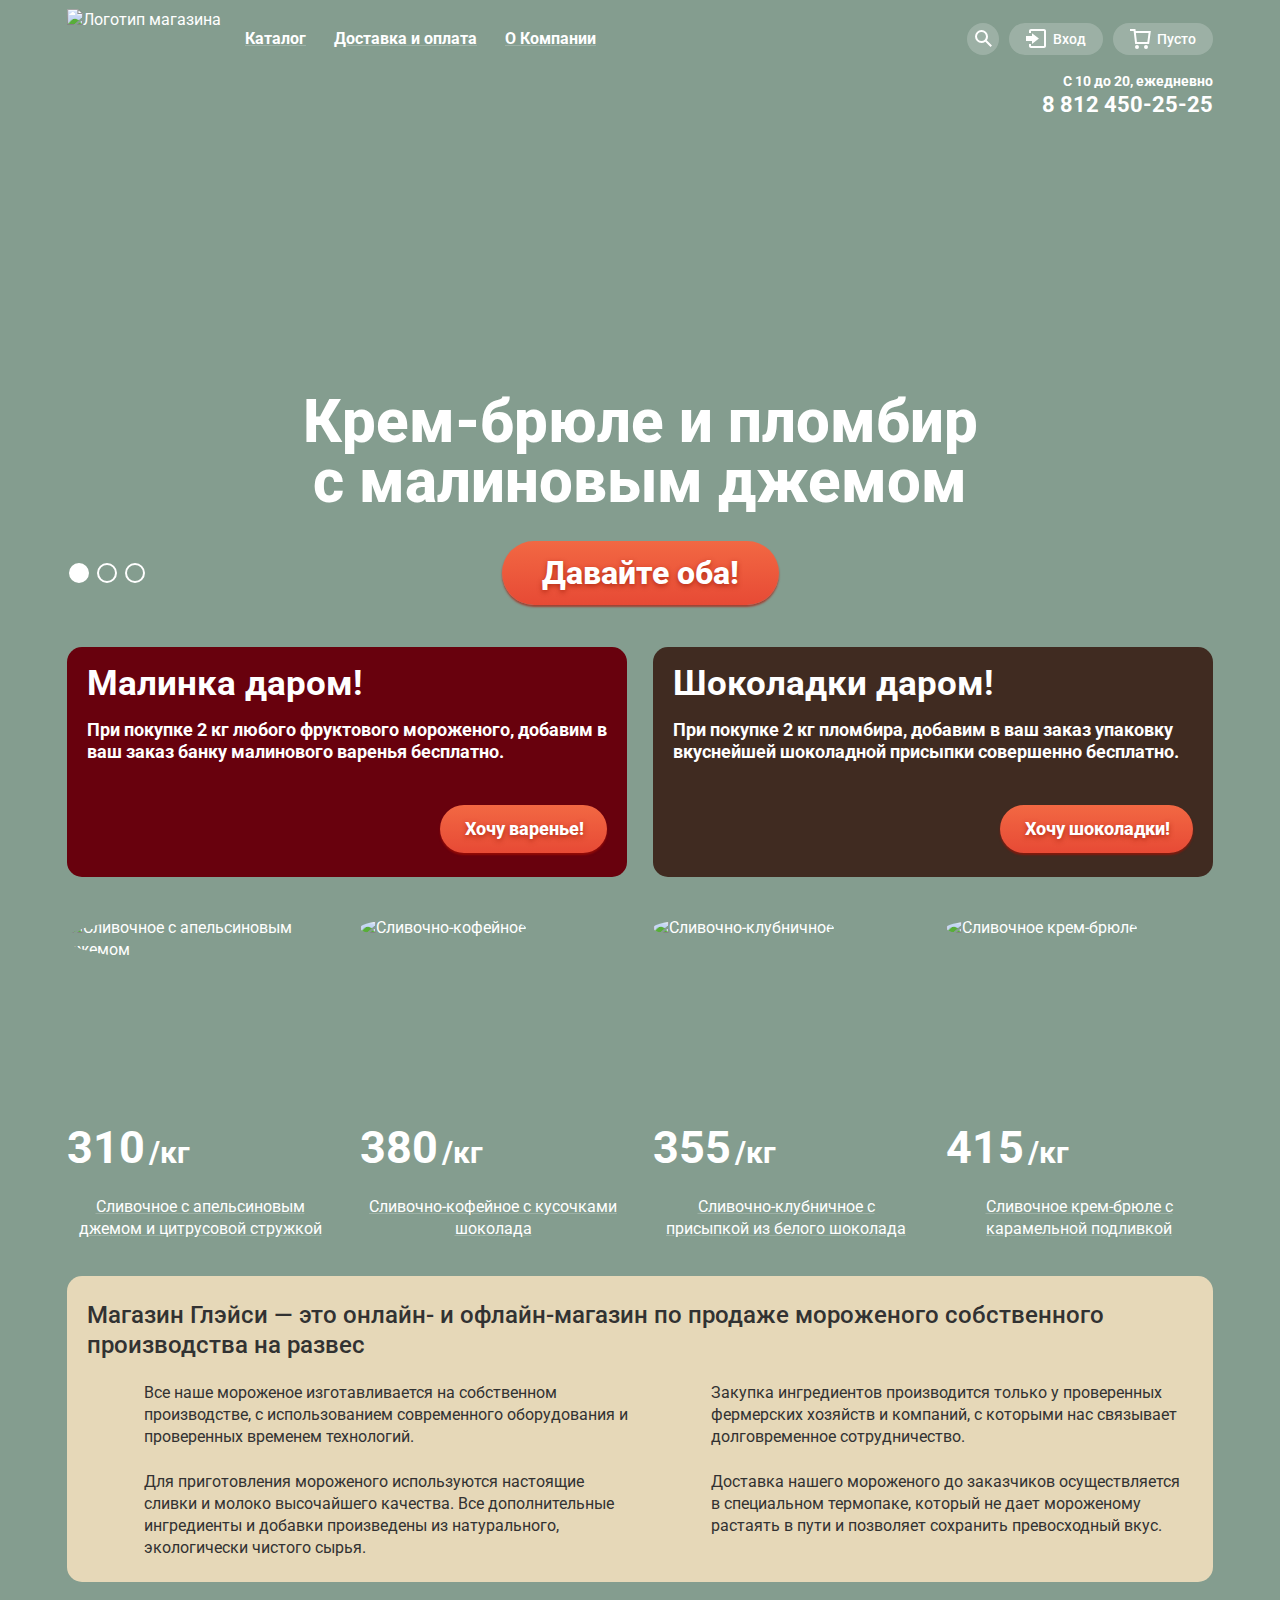
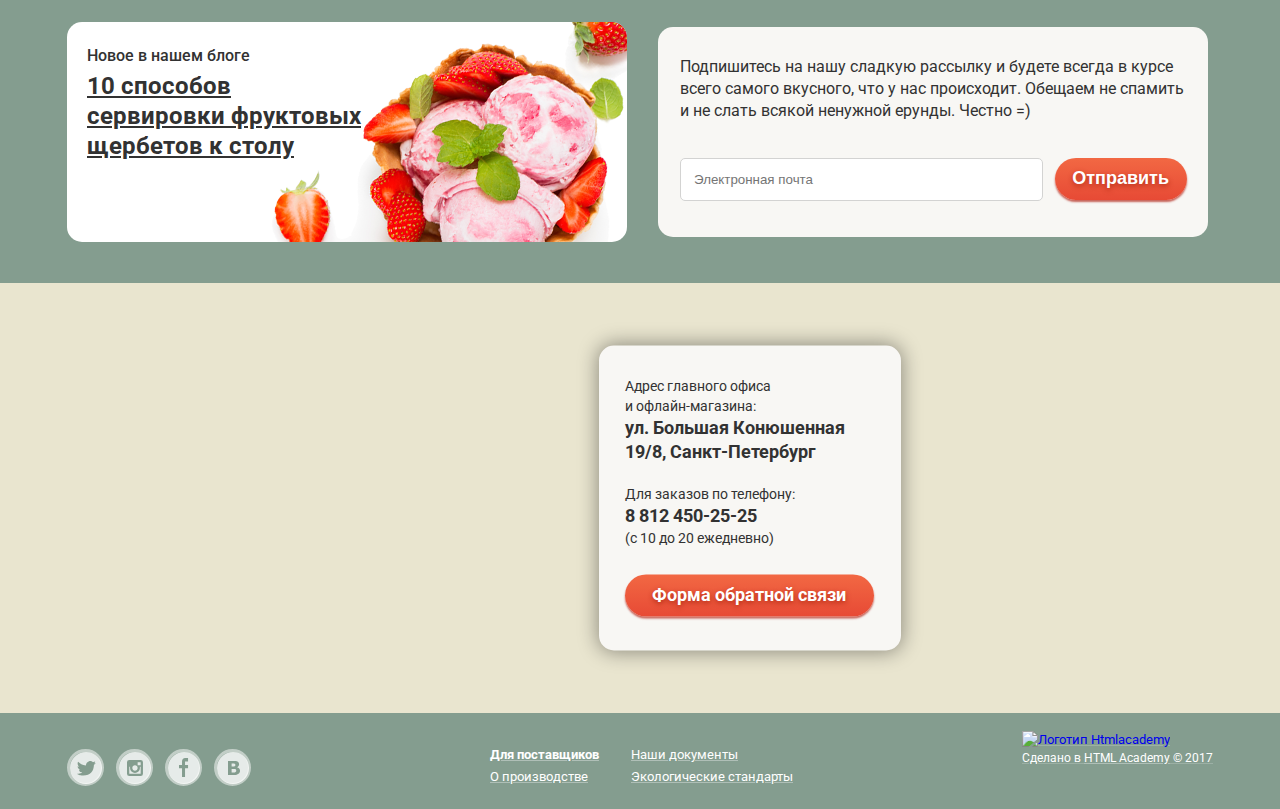
==== commit 77861e44: "JS" ====
--- a/index.html
+++ b/index.html
@@ -20,7 +20,7 @@
         <nav class="navigation">
           <ul class="site-navigation">
             <li class="site-navigation-item">
-              <a href="#" class="site-navigation-link site-navigation-link-active">Каталог</a>
+              <a href="#" class="site-navigation-link">Каталог</a>
               <ul class="hover-menu">
                 <li class="hover-menu-item">
                   <a href="#" class="hover-menu-link hover-menu-bold">
@@ -58,6 +58,7 @@
           </ul>
         </nav>
         <section class="login-section">
+          <h2 class="visually-hidden">Секция входа</h2>
           <ul class="user-navigation">
             <li class="user-navigation-item">
               <a href="#" class="user-navigation-item-link user-navigation-item-search">
@@ -69,7 +70,7 @@
               <form class="search-form" action="https://echo.htmlacademy.ru" method="post">
                 <p class="search-form-item">
                   <label class="visually-hidden" for="header-search">Форма поиска</label>
-                  <input class="search-input" type="search" placeholder="Что ищем?" name="search" id="header-search">
+                  <input class="search-input" type="search" placeholder="Что ищем?" name="search" id="header-search" autocomplete="off">
                 </p>
               </form>
             </li>
@@ -86,11 +87,11 @@
                 <form class="user-login-form" action="https://echo.htmlacademy.ru" method="post">
                   <p class="login-form-item">
                     <label class="visually-hidden" for="user-email">Электронная почта</label>
-                    <input class="form-input" type="email" placeholder="Электронная почта" name="email" id="user-email">
+                    <input class="form-input" type="email" placeholder="Электронная почта" name="email" id="user-email" autocomplete="off">
                   </p>
                   <p class="login-form-item">
                     <label class="visually-hidden" for="user-password">Пароль</label>
-                    <input class="form-input" type="password" placeholder="Пароль" name="password" id="user-password">
+                    <input class="form-input" type="password" placeholder="Пароль" name="password" id="user-password" autocomplete="off">
                   </p>
                   <div class="login-form-container">
                     <button type="submit" class="btn login-form-btn">Войти</button>
@@ -252,6 +253,7 @@
           </a>
         </article>
         <section class="newsletter">
+          <h2 class="visually-hidden">Новостная рассылка</h2>
           <div class="newsletter-wrapper">
             <p class="newsletter-desc">
               Подпишитесь на нашу сладкую рассылку и будете всегда в курсе всего самого вкусного,
@@ -269,17 +271,17 @@
         </section>
       </div>
       <section class="map">
-        <div class="wrapper map-wrapper">
-          <div class="feedback-form">
-              <p class="address">Адрес главного офиса</p>
-              <p class="address">и офлайн-магазина:</p>
-              <p class="address"><b>ул. Большая Конюшенная</b></p>
-              <p class="address"><b>19/8, Санкт-Петербург</b></p><br>
-              <p class="address">Для заказов по телефону:</p>
-              <p class="address"><b>8 812 450-25-25</b></p>
-              <p class="address">(с 10 до 20 ежедневно)</p>
-            <a href="#" class="btn feedback-form-btn">Форма обратной связи</a>
-          </div>
+        <h2 class="visually-hidden">Интерактивная карта</h2>
+        <iframe class="google-map" src="https://www.google.com/maps/embed?pb=!1m18!1m12!1m3!1d1998.5991043651586!2d30.320894616097!3d59.938794181876254!2m3!1f0!2f0!3f0!3m2!1i1024!2i768!4f13.1!3m3!1m2!1s0x4696310fca5ba729%3A0xea9c53d4493c879f!2z0JHQvtC70YzRiNCw0Y8g0JrQvtC90Y7RiNC10L3QvdCw0Y8g0YPQuy4sIDE5LCDQodCw0L3QutGCLdCf0LXRgtC10YDQsdGD0YDQsywgMTkxMTg2!5e0!3m2!1sru!2sru!4v1536657532097"  style="border:0" allowfullscreen></iframe>
+        <div class="feedback-form">
+          <p class="address">Адрес главного офиса</p>
+          <p class="address">и офлайн-магазина:</p>
+          <p class="address"><b>ул. Большая Конюшенная</b></p>
+          <p class="address"><b>19/8, Санкт-Петербург</b></p><br>
+          <p class="address">Для заказов по телефону:</p>
+          <p class="address"><b>8 812 450-25-25</b></p>
+          <p class="address">(с 10 до 20 ежедневно)</p>
+          <a href="form.html" class="btn feedback-form-btn">Форма обратной связи</a>
         </div>
       </section>
     </main>
@@ -313,7 +315,7 @@
         </ul>
         <nav class="footer-nav">
           <ul class="footer-nav-list">
-            <li class="footer-nav-item">
+            <li class="footer-nav-item footer-nav-item-active">
               <a href="#">Для поставщиков</a>
             </li>
             <li class="footer-nav-item">
@@ -339,13 +341,13 @@
     </footer>
   </div>
   <!--Ховеры-->
-  <section class="feedback-form-modal display-none">
+  <section class="feedback-form-section">
     <h2 class="visually-hidden">Форма обратной связи</h2>
     <h3 class="modal-title">Мы обязательно вам ответим!</h3>
-    <form class="feedback-form" action="https://echo.htmlacademy.ru" method="post">
+    <form class="feedback-form-modal" action="https://echo.htmlacademy.ru" method="post">
       <p class="feedback-form-item">
         <label for="user-name" class="visually-hidden">Имя пользователя</label>
-        <input type="text" class="feedback-input" name="name" id="user-name" placeholder="Как вас зовут?">
+        <input type="text" class="feedback-input" name="login" id="user-name" placeholder="Как вас зовут?">
       </p>
       <p class="feedback-form-item">
         <label for="feedback-form-email" class="visually-hidden">Электронная почта</label>
@@ -353,11 +355,15 @@
       </p>
       <p class="feedback-form-item">
         <label for="feedback-form-text" class="visually-hidden">Коментарии и пожелания</label>
-        <textarea name="text" id="feedback-form-text" cols="30" rows="10" placeholder="Напишите что нибудь?"></textarea>
+        <textarea name="text" id="feedback-form-text" cols="30" rows="10" placeholder="Напишите что-нибудь..."></textarea>
       </p>
-      <button class="btn" type="submit">Отправить</button>
+      <button class="btn modal-form-btn" type="submit">Отправить</button>
     </form>
     <button type="button" class="modal-close">Закрыть</button>
   </section>
+  <div class="modal-overlay">
+
+  </div>
+  <script src="js/script.js"></script>
 </body>
 </html>
--- a/css/style.css
+++ b/css/style.css
@@ -1,11 +1,13 @@
 html {
-  box-sizing: border-box;
+  -webkit-box-sizing: border-box;
+          box-sizing: border-box;
 }
 
 *,
 *::before,
 *::after {
-  box-sizing: inherit;
+  -webkit-box-sizing: inherit;
+          box-sizing: inherit;
 }
 
 body {
@@ -36,13 +38,21 @@
   background-repeat: no-repeat;
   background-position: top center;
 
+  -webkit-transition: background-image 0.5s ease, background-color 0.5s ease;
+
+  -o-transition: background-image 0.5s ease, background-color 0.5s ease;
+
   transition: background-image 0.5s ease, background-color 0.5s ease;
 }
 
 .site-wrapper-catalog {
   min-width: 1200px;
 
-  background-color: #849d8f;
+  background: rgb(132,157,143);
+  background: -webkit-gradient(linear, left top, left bottom, from(rgba(156,176,165,0.9)), color-stop(30%, rgba(132,157,143,1)));
+  background: -webkit-linear-gradient(top, rgba(156,176,165,0.9) 0%, rgba(132,157,143,1) 30%);
+  background: -o-linear-gradient(top, rgba(156,176,165,0.9) 0%, rgba(132,157,143,1) 30%);
+  background: linear-gradient(to bottom, rgba(156,176,165,0.9) 0%, rgba(132,157,143,1) 30%);
 }
 
 .site-wrapper::before,
@@ -96,31 +106,50 @@
   text-shadow: 0 2px 5px rgba(160, 32, 11, 0.76);
 
   background: #f26843;
+  background: -webkit-gradient(linear, left top, left bottom, from(#f26843), to(#e74a35));
+  background: -webkit-linear-gradient(top, #f26843 0%, #e74a35 100%);
+  background: -o-linear-gradient(top, #f26843 0%, #e74a35 100%);
   background: linear-gradient(to bottom, #f26843 0%, #e74a35 100%);
   border-radius: 50px;
-  box-shadow: 0 2px 2px rgba(172, 16, 0, 0.64);
+  -webkit-box-shadow: 0 2px 2px rgba(172, 16, 0, 0.64);
+          box-shadow: 0 2px 2px rgba(172, 16, 0, 0.64);
   border: none;
 
   cursor: pointer;
 }
 
 .btn:hover {
+  background: -webkit-gradient(linear, left top, left bottom, from(#f58669), to(#ec6f5e));
+  background: -webkit-linear-gradient(top, #f58669 0%, #ec6f5e 100%);
+  background: -o-linear-gradient(top, #f58669 0%, #ec6f5e 100%);
   background: linear-gradient(to bottom, #f58669 0%, #ec6f5e 100%);
-  box-shadow: 0 2px 2px rgba(172, 16, 0, 1);
+  -webkit-box-shadow: 0 2px 2px rgba(172, 16, 0, 1);
+          box-shadow: 0 2px 2px rgba(172, 16, 0, 1);
 }
 
 .btn:active {
+  background: -webkit-gradient(linear, left top, left bottom, from(#d84732), to(#e1613e));
+  background: -webkit-linear-gradient(top, #d84732 0%, #e1613e 100%);
+  background: -o-linear-gradient(top, #d84732 0%, #e1613e 100%);
   background: linear-gradient(to bottom, #d84732 0%, #e1613e 100%);
-  box-shadow: inset 0 2px 2px rgba(172, 16, 0, 1);
+  -webkit-box-shadow: inset 0 2px 2px rgba(172, 16, 0, 1);
+          box-shadow: inset 0 2px 2px rgba(172, 16, 0, 1);
 }
 /* header */
 
 .header-container {
   position: relative;
 
-  display: flex;
-  align-items: flex-start;
-  flex-wrap: wrap;
+  display: -webkit-box;
+
+  display: -ms-flexbox;
+
+  display: flex;
+  -webkit-box-align: start;
+      -ms-flex-align: start;
+          align-items: flex-start;
+  -ms-flex-wrap: wrap;
+      flex-wrap: wrap;
 
 }
 
@@ -130,8 +159,11 @@
 }
 
 .navigation {
-  display: flex;
-  flex-wrap: wrap;
+  display: -webkit-box;
+  display: -ms-flexbox;
+  display: flex;
+  -ms-flex-wrap: wrap;
+      flex-wrap: wrap;
   margin-top: 23px;
 
   font-size: 16px;
@@ -140,8 +172,11 @@
 }
 
 .site-navigation {
-  display: flex;
-  flex-wrap: wrap;
+  display: -webkit-box;
+  display: -ms-flexbox;
+  display: flex;
+  -ms-flex-wrap: wrap;
+      flex-wrap: wrap;
   min-width: 400px;
   margin: 0;
   padding: 0;
@@ -163,6 +198,7 @@
   color: #ffffff;
   background-color: #d07058;
 
+  text-decoration: none;
   cursor: pointer;
 }
 
@@ -171,6 +207,10 @@
   background-color: #f8f7f4;
 
   color: #333333;
+
+  -webkit-transition: 0.8s;
+
+  -o-transition: 0.8s;
 
   transition: 0.8s;
 }
@@ -187,17 +227,23 @@
   color: #ffffff;
 
   text-decoration: underline;
-  text-decoration-color: rgba(255, 255, 255, 0.2);
-}
+  -webkit-text-decoration-color: rgba(255, 255, 255, 0.2);
+          text-decoration-color: rgba(255, 255, 255, 0.2);
+}
+
 
 .site-navigation-link:active {
-  box-shadow: inset 0px 2px 1px 0px rgba(105, 105, 105, 0.004);
+  -webkit-box-shadow: inset 0px 2px 1px 0px rgba(105, 105, 105, 0.4);
+          box-shadow: inset 0px 2px 1px 0px rgba(105, 105, 105, 0.4);
 }
 
 .site-navigation-item:hover .hover-menu {
   display: block;
 }
 
+.site-navigation-link-active {
+  text-decoration: none;
+}
 .hover-menu {
   display: none;
   position: absolute;
@@ -217,6 +263,8 @@
 
   border-radius: 3px;
   list-style: none;
+  -webkit-box-shadow: 0px 20px 20px 0px rgba(0, 0, 0, 0.4);
+          box-shadow: 0px 20px 20px 0px rgba(0, 0, 0, 0.4);
 }
 
 .hover-menu-item {
@@ -265,10 +313,13 @@
 }
 
 .user-navigation {
-  display: flex;
-  justify-content: flex-end;
-
-  min-height: 40px;
+  display: -webkit-box;
+  display: -ms-flexbox;
+  display: flex;
+  -webkit-box-pack: end;
+      -ms-flex-pack: end;
+          justify-content: flex-end;
+
   margin: 0;
   margin-bottom: 10px;
   padding: 0;
@@ -284,6 +335,7 @@
   position: relative;
 
   margin-left: 10px;
+  min-height: 40px;
 }
 
 .user-navigation-item:first-child {
@@ -300,6 +352,10 @@
   background-color: #f8f7f4;
   fill: #000000;
 
+  -webkit-transition: 0.8s;
+
+  -o-transition: 0.8s;
+
   transition: 0.8s;
 }
 
@@ -314,6 +370,11 @@
   background-color: rgba(255, 255, 255, 0.2);
   border-radius: 25px;
   color: #ffffff;
+}
+
+.user-navigation-item-link:active {
+  -webkit-box-shadow: inset 0px 2px 1px 0px rgba(105, 105, 105, 0.4);
+          box-shadow: inset 0px 2px 1px 0px rgba(105, 105, 105, 0.4);
 }
 
 .user-navigation-item-search {
@@ -344,6 +405,8 @@
   background-color: #f8f7f4;
 
   border-radius: 5px;
+  -webkit-box-shadow: 0px 20px 20px 0px rgba(0, 0, 0, 0.4);
+          box-shadow: 0px 20px 20px 0px rgba(0, 0, 0, 0.4);
 }
 
 .search-input {
@@ -353,11 +416,47 @@
 
   border: 1px solid #d3d3d2;
   border-radius: 5px;
+  cursor: pointer;
+}
+
+.search-input:hover {
+  -webkit-box-shadow:
+    inset 1px 1px 0 0 rgba(154, 154, 154, 0.52),
+    inset -1px -1px 0 0 rgba(154, 154, 154, 0.52);
+          box-shadow:
+    inset 1px 1px 0 0 rgba(154, 154, 154, 0.52),
+    inset -1px -1px 0 0 rgba(154, 154, 154, 0.52);
+  border-radius: 5px;
+  border-color: rgba(154, 154, 154, 0.52);
+  outline: none;
+}
+
+.search-input:focus {
+  color: #323232;
+  font-size: 16px;
+  line-height: 24px;
+  font-weight: 700;
+
+  -webkit-box-shadow:
+    inset 1px 1px 0 0 rgba(46, 136, 228, 0.52),
+    inset -1px -1px 0 0 rgba(46, 136, 228, 0.52);
+
+          box-shadow:
+    inset 1px 1px 0 0 rgba(46, 136, 228, 0.52),
+    inset -1px -1px 0 0 rgba(46, 136, 228, 0.52);
+  border-radius: 5px;
+  border-color: rgba(46, 136, 228, 0.52);
+  outline: none;
+  cursor: text;
 }
 
 .user-navigation-item-search:hover path {
   fill: #000000;
 
+  -webkit-transition: 0.8s;
+
+  -o-transition: 0.8s;
+
   transition: 0.8s;
 }
 
@@ -373,6 +472,10 @@
 
 .user-navigation-item-link:hover g {
   fill: #000000;
+
+  -webkit-transition: 0.8s;
+
+  -o-transition: 0.8s;
 
   transition: 0.8s;
 }
@@ -393,12 +496,20 @@
 
   background-color: #f8f7f4;
   border-radius: 5px;
+  -webkit-box-shadow: 0px 20px 20px 0px rgba(0, 0, 0, 0.4);
+          box-shadow: 0px 20px 20px 0px rgba(0, 0, 0, 0.4);
 }
 
 .login-form-container {
-  display: flex;
-  justify-content: space-between;
-  align-items: center;
+  display: -webkit-box;
+  display: -ms-flexbox;
+  display: flex;
+  -webkit-box-pack: justify;
+      -ms-flex-pack: justify;
+          justify-content: space-between;
+  -webkit-box-align: center;
+      -ms-flex-align: center;
+          align-items: center;
 }
 .user-navigation-item-hover:hover .login-form {
   display: block;
@@ -416,6 +527,35 @@
 
   border: 1px solid #d3d3d2;
   border-radius: 5px;
+  cursor: pointer;
+}
+
+.form-input:hover {
+  -webkit-box-shadow:
+    inset 1px 1px 0 0 rgba(154, 154, 154, 0.52),
+    inset -1px -1px 0 0 rgba(154, 154, 154, 0.52);
+          box-shadow:
+    inset 1px 1px 0 0 rgba(154, 154, 154, 0.52),
+    inset -1px -1px 0 0 rgba(154, 154, 154, 0.52);
+  border-radius: 5px;
+  border-color: rgba(154, 154, 154, 0.52);
+  outline: none;
+}
+
+.form-input:focus {
+  font-weight: 700;
+
+  -webkit-box-shadow:
+    inset 1px 1px 0 0 rgba(46, 136, 228, 0.52),
+    inset -1px -1px 0 0 rgba(46, 136, 228, 0.52);
+
+          box-shadow:
+    inset 1px 1px 0 0 rgba(46, 136, 228, 0.52),
+    inset -1px -1px 0 0 rgba(46, 136, 228, 0.52);
+  border-radius: 5px;
+  border-color: rgba(46, 136, 228, 0.52);
+  outline: none;
+  cursor: text;
 }
 
 .login-form-list {
@@ -430,13 +570,15 @@
   font-weight: 400;
   color: #323232;
   text-decoration: underline;
-  text-decoration-color: rgba(53, 53, 53, 0.3);
+  -webkit-text-decoration-color: rgba(53, 53, 53, 0.3);
+          text-decoration-color: rgba(53, 53, 53, 0.3);
 }
 
 .login-form-list a:hover,
 .login-form-list a:active {
   color: #e84d37;
-  text-decoration-color: rgba(236, 89, 60, 0.3);
+  -webkit-text-decoration-color: rgba(236, 89, 60, 0.3);
+          text-decoration-color: rgba(236, 89, 60, 0.3);
 }
 
 .login-form-btn {
@@ -566,8 +708,12 @@
 }
 
 .banners-list {
-  display: flex;
-  justify-content: space-between;
+  display: -webkit-box;
+  display: -ms-flexbox;
+  display: flex;
+  -webkit-box-pack: justify;
+      -ms-flex-pack: justify;
+          justify-content: space-between;
   margin: 0;
   padding: 0;
 
@@ -575,9 +721,16 @@
 }
 
 .banners-item {
-  display: flex;
-  flex-direction: column;
-  align-items: flex-start;
+  display: -webkit-box;
+  display: -ms-flexbox;
+  display: flex;
+  -webkit-box-orient: vertical;
+  -webkit-box-direction: normal;
+      -ms-flex-direction: column;
+          flex-direction: column;
+  -webkit-box-align: start;
+      -ms-flex-align: start;
+          align-items: flex-start;
 
   width: 560px;
   padding-left: 20px;
@@ -613,6 +766,9 @@
 }
 
 .banners-desc {
+  -ms-flex-item-align: stretch;
+      -ms-grid-row-align: stretch;
+      align-self: stretch;
   margin: 0;
   margin-bottom: 42px;
 
@@ -622,7 +778,8 @@
 }
 
 .banners-btn {
-  align-self: flex-end;
+  -ms-flex-item-align: end;
+      align-self: flex-end;
   padding-left: 25px;
   padding-right: 23px;
   padding-top: 12px;
@@ -635,13 +792,20 @@
 }
 
 .hits-list {
-  display: flex;
-  flex-wrap: wrap;
-  justify-content: space-between;
-  align-items: stretch;
+  display: -webkit-box;
+  display: -ms-flexbox;
+  display: flex;
+  -ms-flex-wrap: wrap;
+      flex-wrap: wrap;
+  -webkit-box-pack: justify;
+      -ms-flex-pack: justify;
+          justify-content: space-between;
+  -webkit-box-align: start;
+      -ms-flex-align: start;
+          align-items: flex-start;
   margin: 0;
   padding: 0;
-  margin-bottom: 38px;
+  margin-bottom: -4px;
 
   list-style: none;
 }
@@ -652,31 +816,31 @@
   width: 267px;
   min-height: 325px;
 
-  margin-bottom: 40px;
+  margin-bottom: 38px;
 
   cursor: pointer;
 }
 
 .products-item:hover .products-item-container::after,
+.products-item:hover .products-item-container-catalog::after,
 .products-item:hover .products-btn {
   display: block;
   z-index: 20;
 }
 
-.products-item-container {
-  overflow: hidden;
+.products-item-container,
+.products-item-container-catalog {
   height: 267px;
   margin-bottom: 12px;
-
-  border-radius: 50%;
-}
-
-.products-item-container::before {
+}
+
+.products-item-container::before{
   content: url("../img/svg-gllacy/hit.svg");
   position: absolute;
 }
 
-.products-item-container::after {
+.products-item-container::after,
+.products-item-container-catalog::after{
   content: "";
 
   position: absolute;
@@ -686,12 +850,17 @@
   display: none;
 
   width: 292px;
-  height: 405px;
+  height: calc( 100% + 85px);
   margin-left: -13px;
   margin-top: -7px;
 
   border-radius: 8px;
   background-color: rgba(248, 247, 244, 0.2);
+}
+
+.products-item-container img,
+.products-item-container-catalog img {
+  border-radius: 50%;
 }
 
 .products-price {
@@ -719,19 +888,22 @@
 
 .products-desc {
   margin: 0;
+  width: 260px;
+  padding-left: 6px;
 
   text-align: center;
 
   text-decoration: underline;
-  text-decoration-color: rgba(255, 255, 255, 0.2);
+  -webkit-text-decoration-color: rgba(255, 255, 255, 0.2);
+          text-decoration-color: rgba(255, 255, 255, 0.2);
 }
 
 .products-btn {
-  display: none;
   position: absolute;
   left: 50%;
   bottom: -60px;
 
+  display: none;
   min-width: 202px;
   padding-left: 18px;
   padding-right: 18px;
@@ -774,8 +946,11 @@
 }
 
 .features-list {
-  display: flex;
-  flex-wrap: wrap;
+  display: -webkit-box;
+  display: -ms-flexbox;
+  display: flex;
+  -ms-flex-wrap: wrap;
+      flex-wrap: wrap;
   margin: 0;
   padding: 0;
 
@@ -828,18 +1003,29 @@
 }
 
 .news-blog-content {
-  margin-bottom: 40px;
+  margin-bottom: 41px;
 }
 
 .news-blog-container {
-  display: flex;
-  justify-content: space-between;
+  display: -webkit-box;
+  display: -ms-flexbox;
+  display: flex;
+  -webkit-box-pack: justify;
+      -ms-flex-pack: justify;
+          justify-content: space-between;
 }
 
 .news-blog {
-  display: flex;
-  flex-direction: column;
-  align-items: flex-start;
+  display: -webkit-box;
+  display: -ms-flexbox;
+  display: flex;
+  -webkit-box-orient: vertical;
+  -webkit-box-direction: normal;
+      -ms-flex-direction: column;
+          flex-direction: column;
+  -webkit-box-align: start;
+      -ms-flex-align: start;
+          align-items: flex-start;
   width: 560px;
   min-height: 220px;
   padding-left: 20px;
@@ -875,7 +1061,8 @@
 .news-link:hover,
 .news-link:active {
   color: #e84d37;
-  text-decoration-color: rgba(236, 89, 60, 0.3);
+  -webkit-text-decoration-color: rgba(236, 89, 60, 0.3);
+          text-decoration-color: rgba(236, 89, 60, 0.3);
 }
 
 .news-desc {
@@ -920,6 +1107,8 @@
 }
 
 .newsletter-form {
+  display: -webkit-box;
+  display: -ms-flexbox;
   display: flex;
   padding-left: 22px;
 }
@@ -936,6 +1125,35 @@
 
   border: 1px solid #d3d3d2;
   border-radius: 5px;
+  cursor: pointer;
+}
+
+.newsletter-input:hover {
+  -webkit-box-shadow:
+    inset 1px 1px 0 0 rgba(154, 154, 154, 0.52),
+    inset -1px -1px 0 0 rgba(154, 154, 154, 0.52);
+          box-shadow:
+    inset 1px 1px 0 0 rgba(154, 154, 154, 0.52),
+    inset -1px -1px 0 0 rgba(154, 154, 154, 0.52);
+  border-radius: 5px;
+  border-color: rgba(154, 154, 154, 0.52);
+  outline: none;
+}
+
+.newsletter-input:focus {
+  font-weight: 700;
+
+  -webkit-box-shadow:
+    inset 1px 1px 0 0 rgba(46, 136, 228, 0.52),
+    inset -1px -1px 0 0 rgba(46, 136, 228, 0.52);
+
+          box-shadow:
+    inset 1px 1px 0 0 rgba(46, 136, 228, 0.52),
+    inset -1px -1px 0 0 rgba(46, 136, 228, 0.52);
+  border-radius: 5px;
+  border-color: rgba(46, 136, 228, 0.52);
+  outline: none;
+  cursor: text;
 }
 
 .newsletter-btn {
@@ -953,27 +1171,33 @@
 }
 
 .map {
+  position: relative;
+
+  height: 430px;
+  margin: 0;
+  padding: 0;
+
+  background-color: #e9e5cf;
   background-image: url("../img/map.jpg");
   background-repeat: no-repeat;
   background-size: cover;
-  min-height: 430px;
-}
-
-.map-wrapper {
-  display: flex;
-  flex-direction: column;
-  justify-content: center;
-  align-items: flex-end;
-  min-height: 430px;
+}
+
+.google-map {
+  width: 100%;
+  height: 430px;
 }
 
 .feedback-form {
-  display: flex;
-  flex-direction: column;
-  align-items: flex-start;
+  position: absolute;
+  z-index: 20;
+  top: 50%;
+  right: 379px;
+  transform: translatey(-50%);
 
   padding-top: 30px;
-  padding-left: 28px;
+  padding-left: 26px;
+  padding-bottom: 20px;
   width: 302px;
   min-height: 305px;
 
@@ -985,6 +1209,7 @@
   background-color: #ffffff;
 
   border-radius: 15px;
+  box-shadow: 0px 0px 20px 1px rgba(0, 0, 0, 0.4);
 }
 
 .address {
@@ -1002,7 +1227,7 @@
   padding-top: 8px;
   padding-left: 27px;
   padding-right: 28px;
-  margin-top: 30px;
+  margin-top: 27px;
 
   font-size: 18px;
   line-height: 24px;
@@ -1018,21 +1243,31 @@
 
   list-style: none;
   text-decoration: underline;
-  text-decoration-color: rgba(255, 255, 255, 0.2);
+  -webkit-text-decoration-color: rgba(255, 255, 255, 0.2);
+          text-decoration-color: rgba(255, 255, 255, 0.2);
 }
 
 .footer-container {
-  display: flex;
-  justify-content: space-between;
-  min-height: 101px;
-  align-items: center;
+  display: -webkit-box;
+  display: -ms-flexbox;
+  display: flex;
+  -webkit-box-pack: justify;
+      -ms-flex-pack: justify;
+          justify-content: space-between;
+  padding-top: 18px;
+  padding-bottom: 23px;
+  /* -webkit-box-align: center;
+      -ms-flex-align: center;
+          align-items: center; */
 }
 
 .social {
+  display: -webkit-box;
+  display: -ms-flexbox;
   display: flex;
   margin: 0;
   padding: 0;
-  padding-top: 10px;
+  padding-top: 18px;
 
   font-size: 13px;
   line-height: 18px;
@@ -1058,6 +1293,10 @@
 .social-item:hover g {
   fill: #ffffff;
 
+  -webkit-transition: 0.8s;
+
+  -o-transition: 0.8s;
+
   transition: 0.8s;
 }
 
@@ -1065,16 +1304,24 @@
 .social-item:active g {
 
   fill: rgba(255, 255, 255, 0.8);
+  -webkit-transition: 0.8s;
+  -o-transition: 0.8s;
   transition: 0.8s;
 }
 
+.footer-nav {
+  padding-top: 15px;
+}
+
 .footer-nav-list {
-  display: flex;
-  flex-wrap: wrap;
-  justify-content: space-between;
+  display: -webkit-box;
+  display: -ms-flexbox;
+  display: flex;
+  -ms-flex-wrap: wrap;
+      flex-wrap: wrap;
   padding: 0;
   margin: 0;
-  width: 300px;
+  width: 305px;
 
   font-size: 13px;
   line-height: 18px;
@@ -1084,19 +1331,41 @@
 }
 
 .footer-nav-item {
+  position: relative;
+
   min-width: 120px;
+}
+
+.footer-nav-item:nth-child(odd) {
+  margin-right: 21px;
+}
+
+.footer-nav-item-active {
+  margin-bottom: 4px;
+
+  font-weight: 700;
+}
+
+.footer-nav-item-active::before {
+  content: url("../img/svg-gllacy/heart.svg");
+
+  position: absolute;
+  left: -25px;
+  top: 3px;
 }
 
 .footer-nav a {
   color: #ffffff;
   text-decoration: underline;
-  text-decoration-color: rgba(255, 255, 255, 0.2);
+  -webkit-text-decoration-color: rgba(255, 255, 255, 0.2);
+          text-decoration-color: rgba(255, 255, 255, 0.2);
 }
 
 .footer-nav a:hover,
 .footer-nav a:active {
   color: #ffbc9e;
-  text-decoration-color: rgba(255, 188, 158, 0,2);
+  -webkit-text-decoration-color: rgba(255, 188, 158, 0,2);
+          text-decoration-color: rgba(255, 188, 158, 0,2);
 }
 
 .copyright-text {
@@ -1108,13 +1377,15 @@
 .copyright-text a {
   color: #ffffff;
   text-decoration: underline;
-  text-decoration-color: rgba(255, 255, 255, 0.2);
+  -webkit-text-decoration-color: rgba(255, 255, 255, 0.2);
+          text-decoration-color: rgba(255, 255, 255, 0.2);
 }
 
 .copyright-text a:hover,
 .copyright-text a:active {
   color: #ffbc9e;
-  text-decoration-color: rgba(255, 188, 158, 0,2);
+  -webkit-text-decoration-color: rgba(255, 188, 158, 0,2);
+          text-decoration-color: rgba(255, 188, 158, 0,2);
 }
 
 /* Feedback-form-modal */
@@ -1138,28 +1409,52 @@
   position: absolute;
   right: 0;
   top: 37px;
-
-
-  display: flex;
-  flex-direction: column;
-  align-items: flex-end;
+  z-index: 30;
+
+  display: none;
+  -webkit-box-orient: vertical;
+  -webkit-box-direction: normal;
+      -ms-flex-direction: column;
+          flex-direction: column;
+  -webkit-box-align: end;
+      -ms-flex-align: end;
+          align-items: flex-end;
   padding-top: 16px;
   padding-left: 14px;
   padding-right: 14px;
   padding-bottom: 20px;
   min-width: 540px;
 
-  display: none;
+  background-color: #f8f7f4;
+
+  -webkit-box-shadow: 0px 20px 20px 0px rgba(0, 0, 0, 0.4);
+
+          box-shadow: 0px 20px 20px 0px rgba(0, 0, 0, 0.4);
   border-radius: 5px;
-  background-color: #f8f7f4;
-}
+}
+
+.user-navigation-item-link-basket {
+  background-color: #f7f6f3;
+
+  color: #000;
+}
+
+.user-navigation-item-link-basket:hover .basket-icon,
+.user-navigation-item-basket:hover .basket-icon {
+  fill: #E84D37;
+}
+
 
 .user-navigation-item-link-basket:hover + .basket-container,
 .user-navigation-item-basket:hover .basket-container {
+  display: -webkit-box;
+  display: -ms-flexbox;
   display: flex;
 }
 
 .basket {
+  display: -webkit-box;
+  display: -ms-flexbox;
   display: flex;
   padding-bottom: 21px;
   margin-bottom: 15px;
@@ -1172,9 +1467,15 @@
 }
 
 .basket-row {
-  display: flex;
-  justify-content: flex-start;
-  align-items: center;
+  display: -webkit-box;
+  display: -ms-flexbox;
+  display: flex;
+  -webkit-box-pack: start;
+      -ms-flex-pack: start;
+          justify-content: flex-start;
+  -webkit-box-align: center;
+      -ms-flex-align: center;
+          align-items: center;
   margin-bottom: 14px;
 }
 
@@ -1198,13 +1499,17 @@
 
 
 .basket-img {
-  width: 40px;
-  margin-left: 13px;
+  width: 53px;
+  padding-left: 13px;
+}
+
+.basket-img-pic {
+  border-radius: 50%;
 }
 
 .basket-product {
-  width: 218px;
-  margin-left: 7px;
+  width: 233px;
+  padding-left: 7px;
 }
 
 .basket-product-link {
@@ -1216,9 +1521,14 @@
   font-weight: 400;
 }
 
+.basket-product-link:hover,
+.basket-product-link:active {
+  color: #e84d37;
+}
+
 .basket-op {
-  width: 100px;
-  margin-left: 28px;
+  width: 120px;
+  padding-left: 21px;
 
   font-size: 13px;
   line-height: 16px;
@@ -1235,8 +1545,8 @@
 }
 
 .basket-price {
-  width: 55px;
-  margin-left: 23px;
+  width: 75px;
+  padding-left: 23px;
 
   font-size: 13px;
   line-height: 16px;
@@ -1270,7 +1580,12 @@
 
 .breadcrumbs {
   position: absolute;
-  bottom: 0;
+  top: 100px;
+  left: 26px;
+
+  display: -webkit-box;
+
+  display: -ms-flexbox;
 
   display: flex;
   margin: 0;
@@ -1297,7 +1612,8 @@
   color: #ffffff;
 
   text-decoration: underline;
-  text-decoration-color: rgba(255, 255, 255, 0.2);
+  -webkit-text-decoration-color: rgba(255, 255, 255, 0.2);
+          text-decoration-color: rgba(255, 255, 255, 0.2);
 
   cursor: pointer;
 }
@@ -1308,15 +1624,29 @@
 }
 
 .filters-form {
-  display: flex;
-  flex-direction: column;
-
-  margin-bottom: 33px;
-}
-
-.form-container {
-  display: flex;
-  align-items: center;
+  display: -webkit-box;
+  display: -ms-flexbox;
+  display: flex;
+  -ms-flex-wrap: wrap;
+      flex-wrap: wrap;
+  -webkit-box-align: center;
+      -ms-flex-align: center;
+          align-items: center;
+  margin-bottom: 38px;
+}
+
+.fieldset-container {
+  display: -webkit-box;
+  display: -ms-flexbox;
+  display: flex;
+  -webkit-box-align: center;
+      -ms-flex-align: center;
+          align-items: center;
+  margin-bottom: 14px
+}
+
+.fieldset-container:last-child {
+  margin: 0;
 }
 
 .filters-title {
@@ -1332,10 +1662,17 @@
 .range,
 .radiobutton-group,
 .checkbox-group {
+  margin: 0;
+  padding: 0;
+
   border: none;
 }
 
 .fieldset-title {
+  margin: 0;
+  margin-bottom: 6px;
+  padding-left: 15px;
+
   font-size: 14px;
   line-height: 16px;
   font-weight: 500;
@@ -1348,54 +1685,327 @@
   font-weight: 500;
 }
 
+.select-list {
+  position: relative;
+  margin-right: 15px;
+}
+
 .select-list-form {
+  width: 194px;
   padding-left: 16px;
-  padding-right: 41px;
-  padding-top: 8px;
-  padding-bottom: 9px;
+  padding-right: 15px;
+  padding-top: 10px;
+  padding-bottom: 10px;
 
   color: #ffffff;
+  font-weight: 500;
   line-height: 18px;
 
   background-color: rgba(248, 247, 244, 0.2);
+  background-image: url("../img/svg-gllacy/icon-down-dir.svg");
+  background-repeat: no-repeat;
+  background-position: 168px;
 
   border: none;
   border-radius: 30px;
+  cursor: pointer;
+
+  -webkit-appearance: none;
+  -moz-appearance: none;
+  text-indent: 0.01px;
+  text-overflow: '';
+}
+
+.select-list-form:hover {
+  background-image: url("../img/svg-gllacy/icon-down-dir-black.svg");
+  background-repeat: no-repeat;
+  background-position: 168px;
+
+  color: #000000;
+}
+
+.select-list-form:focus {
+  background-color: #ffffff;
+  background-image: url("../img/svg-gllacy/select-arrow-black.svg");
+  background-repeat: no-repeat;
+  background-position: 168px;
+
+  color: #000;
+}
+
+.select-list-form::-ms-expand {
+  display: none;
 }
 
 .select-list-form-item {
   color: #323232;
 }
 
+.range {
+  width: 220px;
+  margin-right: 15px;
+}
+
+.range legend {
+  float: left;
+  padding-top: 1px;
+  margin-bottom: 0;
+}
+
+.price-controls {
+  display: inline-block;
+  vertical-align: bottom;
+}
+
+.range-controls {
+  position: relative;
+
+  height: 38px;
+  padding-top: 17px;
+  padding-right: 20px;
+  padding-left: 20px;
+
+  background-color:rgba(255, 255, 255, 0.2);
+
+  border-radius: 30px;
+}
+
+.range-input {
+  width: 58px;
+  display: inline-block;
+
+  font-size: 14px;
+  line-height: 16px;
+  font-weight: 500;
+  color: #ffffff;
+  text-align: center;
+  vertical-align: top;
+
+  border: none;
+  background: transparent;
+}
+
+.max-price input {
+  width: 65px;
+}
+
+.scale {
+  height: 4px;
+  padding-left: 15px;
+
+  background: rgba(248, 247, 244, 0.5);
+}
+
+.bar {
+  width: 70%;
+  height: 4px;
+
+  background: #f8f7f4;
+}
+
+.toggle {
+  position: absolute;
+  top: 8px;
+  left: 0;
+
+  width: 4px;
+  height: 4px;
+  padding: 0;
+
+  border: 8px solid #ffffff;
+  background-color: #ababab;
+  border-radius: 50%;
+  cursor: pointer;
+  -webkit-box-sizing: content-box;
+          box-sizing: content-box;
+}
+
+.toggle-min {
+  left: 35px;
+}
+
+.toggle-max {
+  left: 133px;
+}
+
+
 .radiobutton-group-container {
-  padding-left: 14px;
-  padding-right: 16px;
-  padding-top: 8px;
-  padding-bottom: 8px;
-
+  display: -webkit-box;
+  display: -ms-flexbox;
+  display: flex;
+  min-width: 415px;
+  margin: 0;
+  padding: 0;
+  padding-left: 44px;
+  padding-right: 15px;
+  padding-top: 10px;
+  padding-bottom: 10px;
 
   background-color: rgba(248, 247, 244, 0.2);
   border-radius: 30px;
+  list-style: none;
+}
+
+.radiobutton-group-item {
+  position: relative;
+
+  margin-right: 50px;
+}
+
+.radiobutton-group-item:last-child {
+  margin-right: 0;
+}
+
+.radiobutton-label{
+  position: relative;
+
+  display: block;
+
+  cursor: pointer;
+  -webkit-user-select: none;
+     -moz-user-select: none;
+      -ms-user-select: none;
+          user-select: none;
+}
+
+.radiobutton-indicator {
+  position: absolute;
+  top: -3px;
+  left: -32px;
+
+  width: 22px;
+  height: 22px;
+  border: 4px solid rgba(255, 255, 255, 0.8);
+  border-radius: 50%;
+}
+
+.radiobutton-indicator::after {
+  content: "";
+
+  position: absolute;
+  top: 3px;
+  left: 3px;
+
+  display: none;
+  width: 8px;
+  height: 8px;
+
+  background-color: rgba(255, 255, 255, 0.8);
+
+  border-radius: 50%;
+}
+
+.radiobutton-group-input:checked + .radiobutton-indicator::after {
+  display: block;
+}
+
+.radiobutton-group-input:focus + .radiobutton-indicator {
+
+  border-color: rgba(255, 255, 255, 0.8);
+  box-shadow:
+    0px 0px 2px 2px rgba(46, 136, 228, 0.52),
+    0px 0px 2px 2px rgba(46, 136, 228, 0.52);
+}
+
+.checkbox-group {
+  margin-right: 15px;
 }
 
 .checkbox-group-container {
-  padding-left: 14px;
-  padding-right: 16px;
-  padding-top: 8px;
-  padding-bottom: 8px;
+  display: -webkit-box;
+  display: -ms-flexbox;
+  display: flex;
+  -webkit-box-align: center;
+      -ms-flex-align: center;
+          align-items: center;
+  margin: 0;
+  padding: 0;
+  padding-left: 47px;
+  padding-right: 18px;
+  padding-top: 10px;
+  padding-bottom: 10px;
 
 
   background-color: rgba(248, 247, 244, 0.2);
   border-radius: 30px;
-}
+  list-style: none;
+}
+
+.checkbox-group-item {
+  margin-right: 54px;
+}
+
+.checkbox-group-item:first-child{
+  margin-right: 52px;
+}
+
+.checkbox-group-item:last-child {
+  margin-right: 0;
+}
+
+.checkbox-label {
+  position: relative;
+
+  display: block;
+
+  cursor: pointer;
+  -webkit-user-select: none;
+     -moz-user-select: none;
+      -ms-user-select: none;
+          user-select: none;
+}
+
+
+.checkbox-input +.checkbox-indicator {
+  content: "";
+
+  position: absolute;
+  top: -3px;
+  left: -27px;
+
+  width: 20px;
+  height: 20px;
+
+  border: 3px solid transparent;
+  border-radius: 2px;
+}
+
+
+.checkbox-input:checked + .checkbox-indicator::after {
+  content: url("../img/svg-gllacy/checkbox-on.svg");
+
+  position: absolute;
+  z-index: 10;
+  left: -8px;
+  top: -1px;
+}
+
+.checkbox-input + .checkbox-indicator::before {
+  content: url("../img/svg-gllacy/checkbox-off.svg");
+
+  position: absolute;
+
+  left: -8px;
+  top: -1px;
+
+  width: 20px;
+  height: 20px;
+}
+
+.checkbox-input:focus + .checkbox-indicator::before {
+
+  border-color: rgba(255, 255, 255, 0.8);
+  box-shadow:
+    0px 0px 2px 2px rgba(46, 136, 228, 0.52),
+    0px 0px 2px 2px rgba(46, 136, 228, 0.52);
+}
+
 
 .filters-btn {
-  display: inline-block;
-  vertical-align: bottom;
-
-  margin-top: 10px;
-  padding-left: 14px;
-  padding-right: 16px;
+  -ms-flex-item-align: end;
+      align-self: flex-end;
+  padding-left: 27px;
+  padding-right: 27px;
   padding-top: 8px;
   padding-bottom: 8px;
 
@@ -1407,24 +2017,48 @@
   border: 2px solid #fcfcfc;
   border-radius: 50px;
   background-color: rgba(248, 247, 244, 0.2);
-
+}
+
+.filters-btn:hover {
+  color: #323232;
+
+  background-color: #fbfcfb;
+
+  -webkit-transition: 0.8s;
+
+  -o-transition: 0.8s;
+
+  transition: 0.8s;
+}
+.filters-btn:active {
+  color: #323232;
+
+  background-color: #eaeaea;
+
+  -webkit-box-shadow: inset 0px 2px 1px 0px rgba(105, 105, 105, 0.4);
+
+          box-shadow: inset 0px 2px 1px 0px rgba(105, 105, 105, 0.4);
 }
 
 .products {
   margin: 0;
   padding: 0;
-  margin-bottom: 38px;
+  margin-bottom: 44px;
 
   list-style: none;
 }
 
 
 .pagintation-block {
-  display: flex;
-  justify-content: flex-end;
+  display: -webkit-box;
+  display: -ms-flexbox;
+  display: flex;
+  -webkit-box-pack: end;
+      -ms-flex-pack: end;
+          justify-content: flex-end;
 
   /* width: 100%; */
-  padding-bottom: 35px;
+  padding-bottom: 33px;
 
   border-bottom: 1px solid rgba(255, 255, 255, 0.3);
 }
@@ -1432,10 +2066,18 @@
 .pagination-list {
   z-index: 100;
 
-  display: flex;
-  justify-content: space-between;
-  align-items: center;
-  min-width: 190px;
+  display: -webkit-box;
+
+  display: -ms-flexbox;
+
+  display: flex;
+  -webkit-box-pack: justify;
+      -ms-flex-pack: justify;
+          justify-content: space-between;
+  -webkit-box-align: center;
+      -ms-flex-align: center;
+          align-items: center;
+  min-width: 188px;
   margin: 0;
   padding: 0;
 
@@ -1449,9 +2091,17 @@
 .pagination-item {
   position: relative;
 
-  display: flex;
-  justify-content: center;
-  align-items: center;
+  display: -webkit-box;
+
+  display: -ms-flexbox;
+
+  display: flex;
+  -webkit-box-pack: center;
+      -ms-flex-pack: center;
+          justify-content: center;
+  -webkit-box-align: center;
+      -ms-flex-align: center;
+          align-items: center;
 
   border-radius: 50%;
   cursor: pointer;
@@ -1500,18 +2150,30 @@
 .pagination-link-hover:active {
   color: #323232;
 
+  -webkit-transition: 0.8s;
+
+  -o-transition: 0.8s;
+
   transition: 0.8s;
 }
 
 .pagination-link-hover:hover.pagination-link-hover::after {
   display: block;
 
+  -webkit-transition: 0.8s;
+
+  -o-transition: 0.8s;
+
   transition: 0.8s;
 }
 
 .pagination-link-hover:active.pagination-link-hover::after {
   background-color: #ffffff;
 
+  -webkit-transition: 0.8s;
+
+  -o-transition: 0.8s;
+
   transition: 0.8s;
 }
 
@@ -1520,14 +2182,242 @@
 }
 
 .pagination-item-inactive {
-  transform: rotate(180deg);
+  -webkit-transform: rotate(180deg);
+      -ms-transform: rotate(180deg);
+          transform: rotate(180deg);
 }
 
 .pagination-item-last path {
   fill: #f8f9f8;
 }
 
-
+/* modal */
+.feedback-form-section {
+  position: fixed;
+  z-index: 999;
+  left: 50%;
+  top: 200px;
+
+  display: none;
+  width: 480px;
+  margin-left: -240px;
+  padding-left: 26px;
+  padding-right: 26px;
+  padding-top: 15px;
+  padding-bottom: 27px;
+
+  border-radius: 5px;
+
+  background-color: #f8f7f4;
+}
+
+.modal-show {
+  display: block;
+  animation-name: bounce;
+  animation-duration: 0.6s;
+}
+
+.modal-title {
+  margin: 0;
+  margin-bottom: 20px;
+
+  font-size: 24px;
+  line-height: 28px;
+  font-weight: 500;
+  color: #323232;
+}
+
+.feedback-form-modal {
+  padding: 0;
+  display: -webkit-box;
+  display: -ms-flexbox;
+  display: flex;
+  -webkit-box-orient: vertical;
+  -webkit-box-direction: normal;
+      -ms-flex-direction: column;
+          flex-direction: column;
+}
+
+.feedback-form-item {
+  margin: 0;
+  margin-bottom: 20px;
+}
+
+.feedback-input {
+  min-width: 267px;
+  padding-left: 15px;
+  padding-right: 15px;
+  padding-top: 11px;
+  padding-bottom: 12px;
+
+  border: 1px solid #d3d3d2;
+  border-radius: 5px;
+
+  cursor: pointer;
+}
+
+.feedback-input:hover {
+  -webkit-box-shadow:
+    inset 1px 1px 0 0 rgba(154, 154, 154, 0.52),
+    inset -1px -1px 0 0 rgba(154, 154, 154, 0.52);
+          box-shadow:
+    inset 1px 1px 0 0 rgba(154, 154, 154, 0.52),
+    inset -1px -1px 0 0 rgba(154, 154, 154, 0.52);
+  border-radius: 5px;
+  border-color: rgba(154, 154, 154, 0.52);
+  outline: none;
+}
+
+
+.feedback-input:focus {
+  font-weight: 700;
+
+  -webkit-box-shadow:
+    inset 1px 1px 0 0 rgba(46, 136, 228, 0.52),
+    inset -1px -1px 0 0 rgba(46, 136, 228, 0.52);
+
+          box-shadow:
+    inset 1px 1px 0 0 rgba(46, 136, 228, 0.52),
+    inset -1px -1px 0 0 rgba(46, 136, 228, 0.52);
+  border-radius: 5px;
+  border-color: rgba(46, 136, 228, 0.52);
+  outline: none;
+  cursor: text;
+}
+
+.feedback-form-modal textarea {
+  min-width: 425px;
+  min-height: 155px;
+
+  padding-left: 15px;
+  padding-top: 11px;
+
+  border-radius: 5px;
+  resize: none;
+
+  cursor: pointer;
+}
+
+.feedback-form-modal textarea:hover {
+  -webkit-box-shadow:
+    inset 1px 1px 0 0 rgba(154, 154, 154, 0.52),
+    inset -1px -1px 0 0 rgba(154, 154, 154, 0.52);
+          box-shadow:
+    inset 1px 1px 0 0 rgba(154, 154, 154, 0.52),
+    inset -1px -1px 0 0 rgba(154, 154, 154, 0.52);
+  border-radius: 5px;
+  border-color: rgba(154, 154, 154, 0.52);
+  outline: none;
+  cursor: pointer;
+}
+
+.feedback-form-modal textarea:focus {
+  font-weight: 700;
+
+  -webkit-box-shadow:
+    inset 1px 1px 0 0 rgba(46, 136, 228, 0.52),
+    inset -1px -1px 0 0 rgba(46, 136, 228, 0.52);
+
+          box-shadow:
+    inset 1px 1px 0 0 rgba(46, 136, 228, 0.52),
+    inset -1px -1px 0 0 rgba(46, 136, 228, 0.52);
+  border-radius: 5px;
+  border-color: rgba(46, 136, 228, 0.52);
+  outline: none;
+  cursor: text;
+}
+
+.modal-form-btn {
+  -ms-flex-item-align: end;
+      align-self: flex-end;
+  padding-bottom: 10px;
+  padding-top: 8px;
+  padding-left: 27px;
+  padding-right: 28px;
+
+  font-size: 18px;
+  line-height: 24px;
+  font-weight: 700;
+}
+
+.modal-close {
+  position: absolute;
+  top: 15px;
+  right: 17px;
+
+  width: 17px;
+  height: 17px;
+
+  font-size: 0;
+
+  background-color: transparent;
+
+  border: none;
+  cursor: pointer;
+}
+
+.modal-close::before,
+.modal-close::after {
+  content: "";
+
+  position: absolute;
+  top: 7px;
+  left: -3px;
+
+  width: 22px;
+  height: 2px;
+
+  background-color: #231f20;
+}
+
+.modal-close::before {
+  -webkit-transform: rotate(45deg);
+      -ms-transform: rotate(45deg);
+          transform: rotate(45deg);
+}
+
+.modal-close::after {
+  -webkit-transform: rotate(-45deg);
+      -ms-transform: rotate(-45deg);
+          transform: rotate(-45deg);
+}
+
+.modal-overlay {
+  position: fixed;
+  top: 0;
+  left: 0;
+  z-index: 998;
+
+  display: none;
+  width: 100%;
+  height: 100%;
+
+  background-color: rgba(0, 0, 0, 0.3);
+}
+
+.overlay-show {
+  display: block;
+}
+
+/* Анимация */
+
+@keyframes bounce {
+  0% {transform: translateY(-2000px);}
+  70% {transform: translateY(30px);}
+  90% {transform: translateY(-10px);}
+  100% {transform: translateY(0);}
+}
+
+@keyframes shake {
+  0%, 100% {transform: translateX(0);}
+  10%, 30%, 50%, 70%, 90% {transform: translateY(-10px);}
+  20%, 40%, 60%, 80% {transform: translateX(10px)}
+}
+
+.modal-error {
+  animation-name: shake;
+  animation-duration: 0.6s;
+}
 /* .declaration-order {
   Позиционирование
   position: absolute;
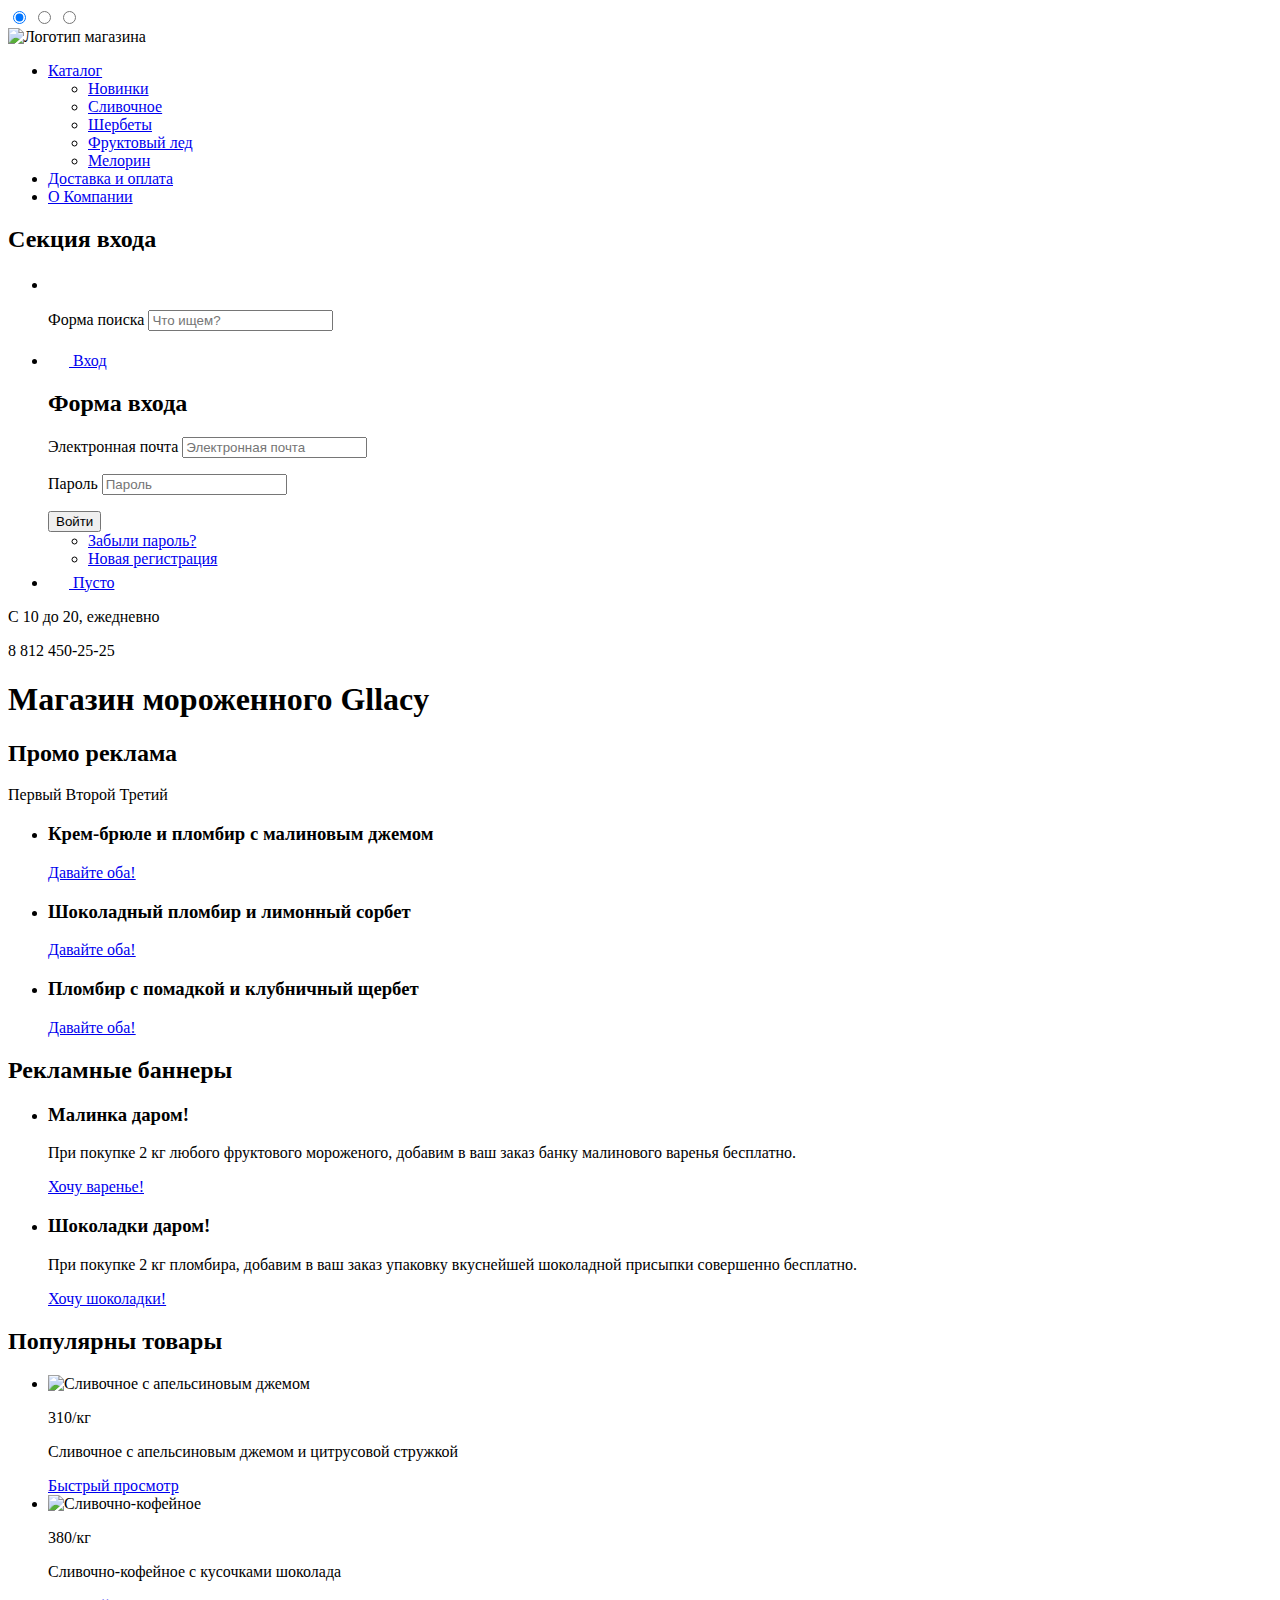
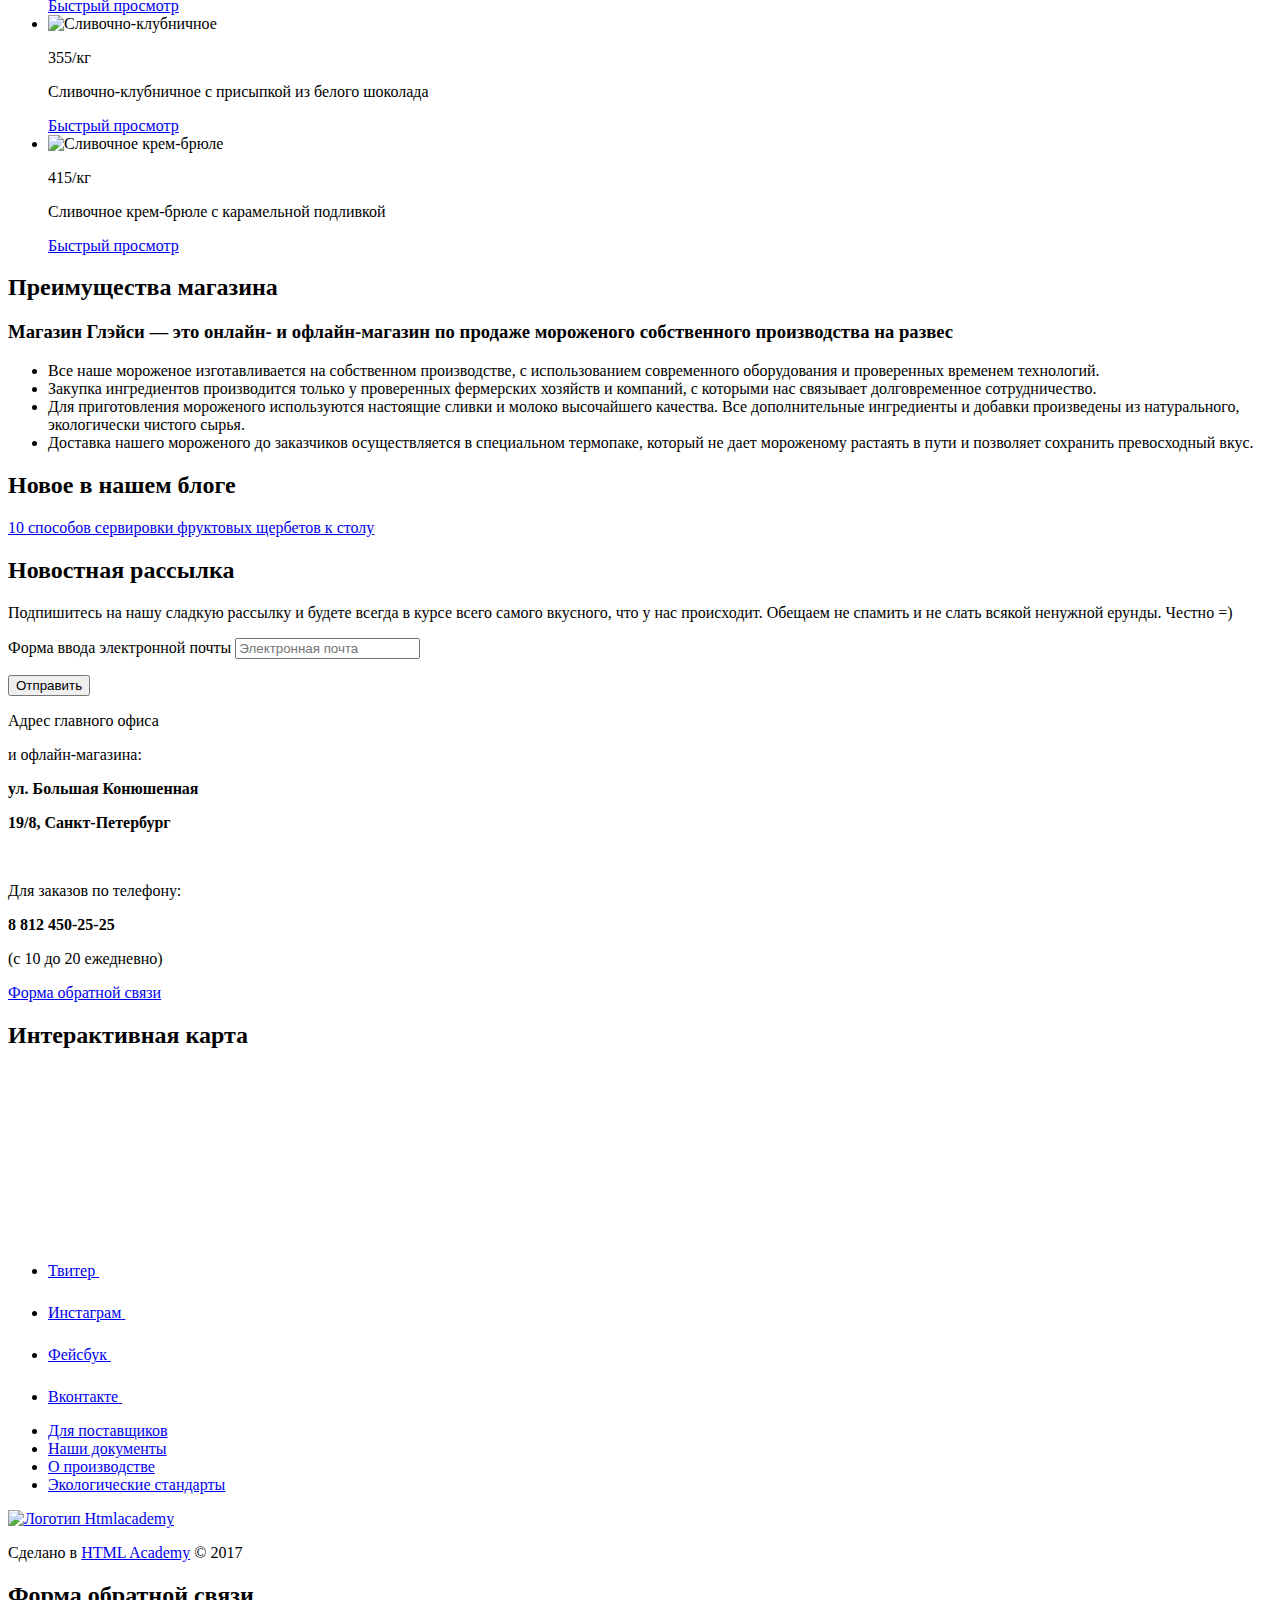
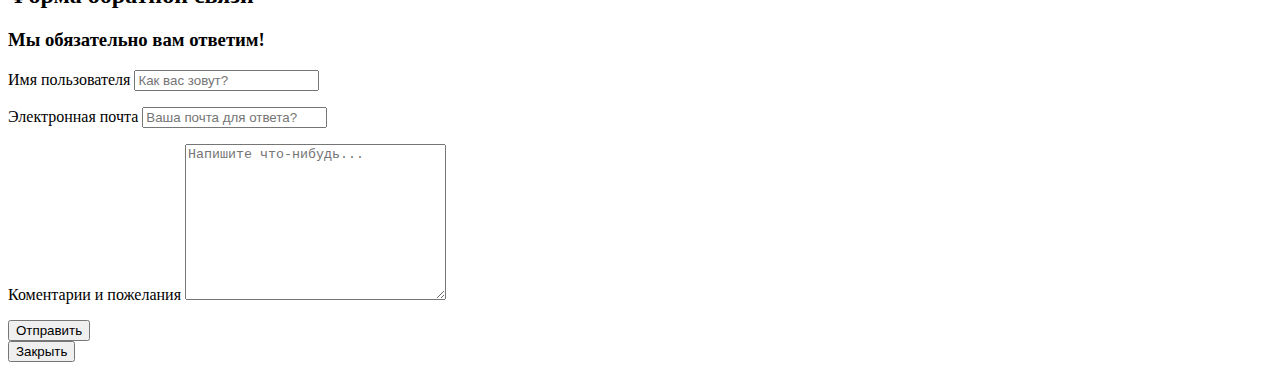
==== commit 01d1bcbf: "1" ====
--- a/index.html
+++ b/index.html
@@ -4,13 +4,13 @@
   <meta charset="UTF-8">
   <title>Gllacy shop</title>
   <link href="https://fonts.googleapis.com/css?family=Roboto:400,500,700" rel="stylesheet">
-  <link rel="stylesheet" href="css/normalize.css">
-  <link rel="stylesheet" href="css/style.css">
+  <link rel="stylesheet" href="css/normalize.min.css">
+  <link rel="stylesheet" href="css/style.min.css">
 </head>
 <body>
-  <input class="visually-hidden" type="radio" id="product-1" name="toggle" checked>
-  <input class="visually-hidden" type="radio" id="product-2" name="toggle">
-  <input class="visually-hidden" type="radio" id="product-3" name="toggle">
+  <input class="visually-hidden product-1" type="radio" id="product-1" name="toggle" checked>
+  <input class="visually-hidden product-2" type="radio" id="product-2" name="toggle">
+  <input class="visually-hidden product-3" type="radio" id="product-3" name="toggle">
   <div class="site-wrapper">
     <header class="page-header">
       <div class="wrapper header-container">
@@ -134,19 +134,19 @@
           <label for="product-3">Третий</label>
         </div>
         <ul class="slider-list">
-          <li class="slider-item slide" id="slide1">
+          <li class="slider-item slide slide1">
             <h3 class="slide-title">
               Крем-брюле и пломбир с малиновым джемом
             </h3>
             <a class="btn slide-button" href="#">Давайте оба!</a>
           </li>
-          <li class="slider-item slide" id="slide2">
+          <li class="slider-item slide slide2">
             <h3 class="slide-title">
               Шоколадный пломбир и лимонный сорбет
             </h3>
             <a class="btn slide-button" href="#">Давайте оба!</a>
           </li>
-          <li class="slider-item slide" id="slide3">
+          <li class="slider-item slide slide3">
             <h3 class="slide-title">
               Пломбир с помадкой и клубничный щербет
             </h3>
@@ -183,7 +183,7 @@
               <span class="price">310</span>/кг
             </p>
             <p class="products-desc">Сливочное с апельсиновым джемом и цитрусовой стружкой</p>
-            <a href="#" class="btn products-btn">Бысрый просмотр</a>
+            <a href="#" class="btn products-btn">Быстрый просмотр</a>
           </li>
           <li class="products-item">
             <div class="products-item-container">
@@ -193,7 +193,7 @@
               <span class="price">380</span>/кг
             </p>
             <p class="products-desc">Сливочно-кофейное с кусочками шоколада</p>
-            <a href="#" class="btn products-btn">Бысрый просмотр</a>
+            <a href="#" class="btn products-btn">Быстрый просмотр</a>
           </li>
           <li class="products-item">
             <div class="products-item-container">
@@ -203,7 +203,7 @@
               <span class="price">355</span>/кг
             </p>
             <p class="products-desc">Сливочно-клубничное с присыпкой из белого шоколада</p>
-            <a href="#" class="btn products-btn">Бысрый просмотр</a>
+            <a href="#" class="btn products-btn">Быстрый просмотр</a>
           </li>
           <li class="products-item">
             <div class="products-item-container">
@@ -213,7 +213,7 @@
               <span class="price">415</span>/кг
             </p>
             <p class="products-desc">Сливочное крем-брюле с карамельной подливкой</p>
-            <a href="#" class="btn products-btn">Бысрый просмотр</a>
+            <a href="#" class="btn products-btn">Быстрый просмотр</a>
           </li>
         </ul>
       </section>
@@ -249,7 +249,7 @@
         <article class="news-blog">
           <h2 class="news-blog-title">Новое в нашем блоге</h2>
           <a href="#" class="news-link">
-            <p class="news-desc">10 способов сервировки фруктовых щербетов к столу</p>
+            <span class="news-desc">10 способов сервировки фруктовых щербетов к столу</span>
           </a>
         </article>
         <section class="newsletter">
@@ -269,10 +269,6 @@
             </form>
           </div>
         </section>
-      </div>
-      <section class="map">
-        <h2 class="visually-hidden">Интерактивная карта</h2>
-        <iframe class="google-map" src="https://www.google.com/maps/embed?pb=!1m18!1m12!1m3!1d1998.5991043651586!2d30.320894616097!3d59.938794181876254!2m3!1f0!2f0!3f0!3m2!1i1024!2i768!4f13.1!3m3!1m2!1s0x4696310fca5ba729%3A0xea9c53d4493c879f!2z0JHQvtC70YzRiNCw0Y8g0JrQvtC90Y7RiNC10L3QvdCw0Y8g0YPQuy4sIDE5LCDQodCw0L3QutGCLdCf0LXRgtC10YDQsdGD0YDQsywgMTkxMTg2!5e0!3m2!1sru!2sru!4v1536657532097"  style="border:0" allowfullscreen></iframe>
         <div class="feedback-form">
           <p class="address">Адрес главного офиса</p>
           <p class="address">и офлайн-магазина:</p>
@@ -283,6 +279,10 @@
           <p class="address">(с 10 до 20 ежедневно)</p>
           <a href="form.html" class="btn feedback-form-btn">Форма обратной связи</a>
         </div>
+      </div>
+      <section class="map">
+        <h2 class="visually-hidden">Интерактивная карта</h2>
+        <iframe class="google-map" src="https://www.google.com/maps/embed?pb=!1m18!1m12!1m3!1d1998.5991043651586!2d30.320894616097!3d59.938794181876254!2m3!1f0!2f0!3f0!3m2!1i1024!2i768!4f13.1!3m3!1m2!1s0x4696310fca5ba729%3A0xea9c53d4493c879f!2z0JHQvtC70YzRiNCw0Y8g0JrQvtC90Y7RiNC10L3QvdCw0Y8g0YPQuy4sIDE5LCDQodCw0L3QutGCLdCf0LXRgtC10YDQsdGD0YDQsywgMTkxMTg2!5e0!3m2!1sru!2sru!4v1536657532097"  style="border:0" allowfullscreen></iframe>
       </section>
     </main>
     <footer class="page-footer">
@@ -364,6 +364,6 @@
   <div class="modal-overlay">
 
   </div>
-  <script src="js/script.js"></script>
+  <script src="js/script.min.js"></script>
 </body>
 </html>
